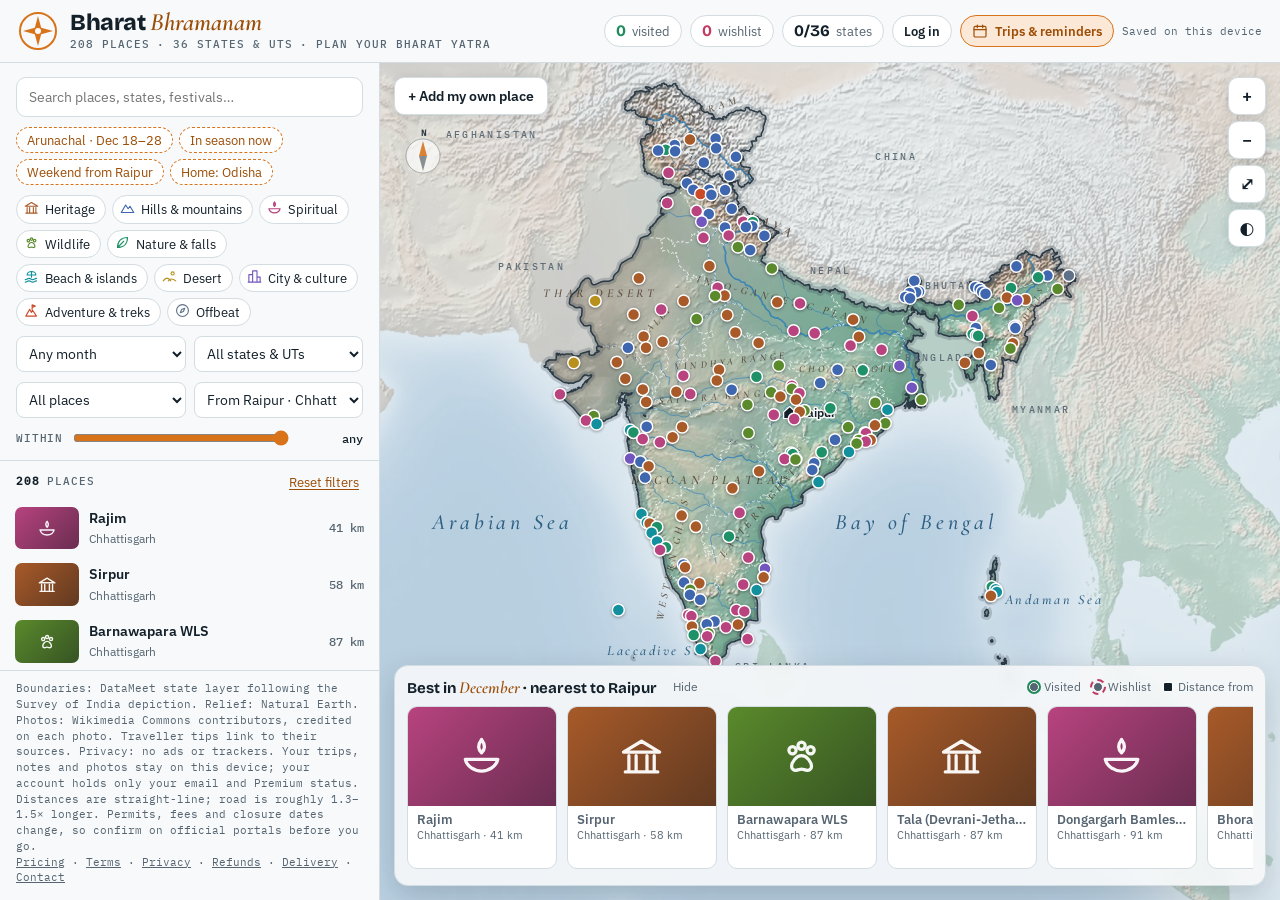
==== bharat-bhramanam-website-v3/bharat-bhramanam/public/index.html @ e7e63ac3 "Add files via upload" ====
<!doctype html>
<html lang="en">
<head>
<meta charset="utf-8">
<meta name="viewport" content="width=device-width,initial-scale=1,viewport-fit=cover">
<meta http-equiv="Content-Security-Policy" content="default-src 'none'; script-src 'self' https://checkout.razorpay.com; style-src 'self' 'unsafe-inline'; font-src 'self'; img-src 'self' blob: data: https://upload.wikimedia.org https://*.razorpay.com; connect-src 'self' https://*.supabase.co https://commons.wikimedia.org https://api.open-meteo.com https://customer-api.open-meteo.com https://api.razorpay.com https://lumberjack.razorpay.com; frame-src https://api.razorpay.com https://checkout.razorpay.com; worker-src 'self'; manifest-src 'self'; object-src 'none'; base-uri 'none'; form-action 'none'; upgrade-insecure-requests">
<meta name="referrer" content="no-referrer">
<title>Bharat Bhramanam</title>
<meta name="description" content="Relief map of India with 208 places across all 36 states & UTs: best-season photos, permits, packing lists, traveller tips, live weather and a trip planner with reminders.">
<meta name="theme-color" content="#D9731A">
<meta property="og:title" content="Bharat Bhramanam">
<meta property="og:description" content="Relief map of India with 208 places across all 36 states & UTs: best-season photos, permits, packing lists, traveller tips, live weather and a trip planner with reminders.">
<meta property="og:type" content="website">
<meta property="og:image" content="icon-512.png">
<link rel="icon" href="icon.svg" type="image/svg+xml">
<link rel="apple-touch-icon" href="icon-192.png">
<link rel="manifest" href="manifest.webmanifest">

<link rel="stylesheet" href="styles.css">
</head>
<body>
<div class="app">
  <header class="top">
    <div class="brand">
      <svg class="mark" viewBox="0 0 40 40" aria-hidden="true"><circle cx="20" cy="20" r="18" fill="none" stroke="var(--accent)" stroke-width="2"/><path d="M20 5l3.2 11.8L35 20l-11.8 3.2L20 35l-3.2-11.8L5 20l11.8-3.2z" fill="var(--accent)"/><circle cx="20" cy="20" r="3" fill="var(--panel)"/></svg>
      <div><h1>Bharat <em>Bhramanam</em></h1><p>208 places · 36 states &amp; UTs · plan your Bharat yatra</p></div>
    </div>
    <div class="pills">
      <span class="pill v"><b id="sVisited">0</b>visited</span>
      <span class="pill w"><b id="sWish">0</b>wishlist</span>
      <span class="pill"><b id="sStates">0/36</b>states</span>
      <button class="pill trips" id="tripsBtn" aria-label="Trips and reminders"><svg viewBox="0 0 24 24" fill="none" stroke="currentColor" stroke-width="1.8" stroke-linecap="round" stroke-linejoin="round" aria-hidden="true"><rect x="3" y="5" width="18" height="16" rx="2"/><path d="M3 10h18M8 3v4M16 3v4"/></svg>Trips &amp; reminders<span class="bdg" id="dueBadge" hidden>0</span></button>
      <span class="sync" id="sync">Loading…</span>
    </div>
  </header>

  <aside class="side">
    <div class="filters">
      <input class="search" id="q" type="search" placeholder="Search places, states, festivals…" aria-label="Search places">
      <div class="chips" id="presets">
        <button class="chip preset" data-preset="aru" aria-pressed="false">Arunachal · Dec 18–28</button>
        <button class="chip preset" data-preset="now" aria-pressed="false">In season now</button>
        <button class="chip preset" data-preset="weekend" aria-pressed="false">Weekend from Raipur</button>
        <button class="chip preset" data-preset="odisha" aria-pressed="false">Home: Odisha</button>
      </div>
      <div class="chips" id="cats" aria-label="Type of place"></div>
      <div class="row">
        <select id="month" aria-label="Best month"><option value="0">Any month</option></select>
        <select id="state" aria-label="State"><option value="">All states &amp; UTs</option></select>
      </div>
      <div class="row">
        <select id="status" aria-label="Status">
          <option value="all">All places</option><option value="v">Visited</option><option value="w">Wishlist</option><option value="n">Not visited yet</option><option value="t">In my trips</option>
        </select>
        <select id="base" aria-label="Distance from">

        </select>
      </div>
      <div class="range">
        <label class="lbl" for="km">Within</label>
        <input id="km" type="range" min="0" max="3000" step="50" value="3000">
        <output id="kmOut">any</output>
      </div>
    </div>
    <div class="listhead"><span class="lbl"><b id="count">0</b> places<span id="tripFilter"></span></span><button class="linkbtn" id="reset">Reset filters</button></div>
    <ul class="list" id="list" role="listbox" aria-label="Places"></ul>
    <div class="fine">Boundaries: DataMeet state layer following the Survey of India depiction. Relief: Natural Earth. Photos: Wikimedia Commons contributors, credited on each photo. Traveller tips link to their sources. Privacy: no ads or trackers. Your trips, notes and photos stay on this device; your account holds only your email and Premium status. Distances are straight-line; road is roughly 1.3–1.5× longer. Permits, fees and closure dates change, so confirm on official portals before you go.<br><a href="pricing.html">Pricing</a> · <a href="terms.html">Terms</a> · <a href="privacy.html">Privacy</a> · <a href="refund.html">Refunds</a> · <a href="shipping.html">Delivery</a> · <a href="contact.html">Contact</a></div>
  </aside>

  <main class="stage" id="stage">
    <svg class="map" id="map" role="img" aria-label="Relief map of India with travel destinations">
          </svg>
    <button class="addbtn" id="addBtn" aria-pressed="false">+ Add my own place</button>
    <div class="hint" id="hint" hidden>Tap on the map where the place is</div>
    <div class="maptools">
      <button class="tbtn" id="zin" aria-label="Zoom in">+</button>
      <button class="tbtn" id="zout" aria-label="Zoom out">−</button>
      <button class="tbtn" id="zfit" aria-label="Show all of India">⤢</button>
      <button class="tbtn" id="theme" aria-label="Switch light or dark">◐</button>
    </div>
    <svg class="compass" viewBox="0 0 54 54" aria-hidden="true"><circle cx="27" cy="29" r="17" fill="var(--panel2)" fill-opacity=".75" stroke="var(--ink)" stroke-opacity=".35"/><path d="M27 14l4 15h-8z" fill="var(--accent)"/><path d="M27 44l-4-15h8z" fill="var(--ink)" fill-opacity=".55"/><text x="27" y="9" text-anchor="middle">N</text></svg>
    <section class="reel" id="reel">
      <div class="reelhead">
        <h2 id="reelTitle">Best in <em>September</em></h2>
        <button class="reeltoggle" id="reelToggle" aria-expanded="true">Hide</button>
        <div class="keys"><span><i class="k v"></i>Visited</span><span><i class="k w"></i>Wishlist</span><span><i class="k h"></i>Distance from</span></div>
      </div>
      <div class="reelx" id="reelx"></div>
    </section>
    <div class="tip" id="tip" hidden></div>
    <section class="detail" id="detail" hidden aria-live="polite"></section>
  </main>
</div>
<div class="lb" id="lb" hidden role="dialog" aria-label="Photo viewer"></div>
<script src="vendor/d3.min.js"></script>
<script src="vendor/topojson.min.js"></script>
<script src="config.js"></script>
<script src="app.js"></script>
</body>
</html>
---- bharat-bhramanam-website-v3/bharat-bhramanam/public/styles.css ----
@font-face {
  font-family: 'Bricolage Grotesque';
  font-style: normal;
  font-display: swap;
  font-weight: 500;
  src: url(fonts/bricolage-grotesque-latin-ext-500-normal.woff2) format('woff2');
  unicode-range: U+0100-02BA,U+02BD-02C5,U+02C7-02CC,U+02CE-02D7,U+02DD-02FF,U+0304,U+0308,U+0329,U+1D00-1DBF,U+1E00-1E9F,U+1EF2-1EFF,U+2020,U+20A0-20AB,U+20AD-20C0,U+2113,U+2C60-2C7F,U+A720-A7FF;
}@font-face {
  font-family: 'Bricolage Grotesque';
  font-style: normal;
  font-display: swap;
  font-weight: 500;
  src: url(fonts/bricolage-grotesque-latin-500-normal.woff2) format('woff2');
  unicode-range: U+0000-00FF,U+0131,U+0152-0153,U+02BB-02BC,U+02C6,U+02DA,U+02DC,U+0304,U+0308,U+0329,U+2000-206F,U+20AC,U+2122,U+2191,U+2193,U+2212,U+2215,U+FEFF,U+FFFD;
}
@font-face {
  font-family: 'Bricolage Grotesque';
  font-style: normal;
  font-display: swap;
  font-weight: 700;
  src: url(fonts/bricolage-grotesque-latin-ext-700-normal.woff2) format('woff2');
  unicode-range: U+0100-02BA,U+02BD-02C5,U+02C7-02CC,U+02CE-02D7,U+02DD-02FF,U+0304,U+0308,U+0329,U+1D00-1DBF,U+1E00-1E9F,U+1EF2-1EFF,U+2020,U+20A0-20AB,U+20AD-20C0,U+2113,U+2C60-2C7F,U+A720-A7FF;
}@font-face {
  font-family: 'Bricolage Grotesque';
  font-style: normal;
  font-display: swap;
  font-weight: 700;
  src: url(fonts/bricolage-grotesque-latin-700-normal.woff2) format('woff2');
  unicode-range: U+0000-00FF,U+0131,U+0152-0153,U+02BB-02BC,U+02C6,U+02DA,U+02DC,U+0304,U+0308,U+0329,U+2000-206F,U+20AC,U+2122,U+2191,U+2193,U+2212,U+2215,U+FEFF,U+FFFD;
}
@font-face {
  font-family: 'Bricolage Grotesque';
  font-style: normal;
  font-display: swap;
  font-weight: 800;
  src: url(fonts/bricolage-grotesque-latin-ext-800-normal.woff2) format('woff2');
  unicode-range: U+0100-02BA,U+02BD-02C5,U+02C7-02CC,U+02CE-02D7,U+02DD-02FF,U+0304,U+0308,U+0329,U+1D00-1DBF,U+1E00-1E9F,U+1EF2-1EFF,U+2020,U+20A0-20AB,U+20AD-20C0,U+2113,U+2C60-2C7F,U+A720-A7FF;
}@font-face {
  font-family: 'Bricolage Grotesque';
  font-style: normal;
  font-display: swap;
  font-weight: 800;
  src: url(fonts/bricolage-grotesque-latin-800-normal.woff2) format('woff2');
  unicode-range: U+0000-00FF,U+0131,U+0152-0153,U+02BB-02BC,U+02C6,U+02DA,U+02DC,U+0304,U+0308,U+0329,U+2000-206F,U+20AC,U+2122,U+2191,U+2193,U+2212,U+2215,U+FEFF,U+FFFD;
}
@font-face {
  font-family: 'Cormorant Garamond';
  font-style: italic;
  font-display: swap;
  font-weight: 500;
  src: url(fonts/cormorant-garamond-latin-ext-500-italic.woff2) format('woff2');
  unicode-range: U+0100-02BA,U+02BD-02C5,U+02C7-02CC,U+02CE-02D7,U+02DD-02FF,U+0304,U+0308,U+0329,U+1D00-1DBF,U+1E00-1E9F,U+1EF2-1EFF,U+2020,U+20A0-20AB,U+20AD-20C0,U+2113,U+2C60-2C7F,U+A720-A7FF;
}@font-face {
  font-family: 'Cormorant Garamond';
  font-style: italic;
  font-display: swap;
  font-weight: 500;
  src: url(fonts/cormorant-garamond-latin-500-italic.woff2) format('woff2');
  unicode-range: U+0000-00FF,U+0131,U+0152-0153,U+02BB-02BC,U+02C6,U+02DA,U+02DC,U+0304,U+0308,U+0329,U+2000-206F,U+20AC,U+2122,U+2191,U+2193,U+2212,U+2215,U+FEFF,U+FFFD;
}
@font-face {
  font-family: 'Cormorant Garamond';
  font-style: italic;
  font-display: swap;
  font-weight: 600;
  src: url(fonts/cormorant-garamond-latin-ext-600-italic.woff2) format('woff2');
  unicode-range: U+0100-02BA,U+02BD-02C5,U+02C7-02CC,U+02CE-02D7,U+02DD-02FF,U+0304,U+0308,U+0329,U+1D00-1DBF,U+1E00-1E9F,U+1EF2-1EFF,U+2020,U+20A0-20AB,U+20AD-20C0,U+2113,U+2C60-2C7F,U+A720-A7FF;
}@font-face {
  font-family: 'Cormorant Garamond';
  font-style: italic;
  font-display: swap;
  font-weight: 600;
  src: url(fonts/cormorant-garamond-latin-600-italic.woff2) format('woff2');
  unicode-range: U+0000-00FF,U+0131,U+0152-0153,U+02BB-02BC,U+02C6,U+02DA,U+02DC,U+0304,U+0308,U+0329,U+2000-206F,U+20AC,U+2122,U+2191,U+2193,U+2212,U+2215,U+FEFF,U+FFFD;
}
@font-face {
  font-family: 'IBM Plex Sans';
  font-style: normal;
  font-display: swap;
  font-weight: 400;
  src: url(fonts/ibm-plex-sans-latin-ext-400-normal.woff2) format('woff2');
  unicode-range: U+0100-02BA,U+02BD-02C5,U+02C7-02CC,U+02CE-02D7,U+02DD-02FF,U+0304,U+0308,U+0329,U+1D00-1DBF,U+1E00-1E9F,U+1EF2-1EFF,U+2020,U+20A0-20AB,U+20AD-20C0,U+2113,U+2C60-2C7F,U+A720-A7FF;
}@font-face {
  font-family: 'IBM Plex Sans';
  font-style: normal;
  font-display: swap;
  font-weight: 400;
  src: url(fonts/ibm-plex-sans-latin-400-normal.woff2) format('woff2');
  unicode-range: U+0000-00FF,U+0131,U+0152-0153,U+02BB-02BC,U+02C6,U+02DA,U+02DC,U+0304,U+0308,U+0329,U+2000-206F,U+20AC,U+2122,U+2191,U+2193,U+2212,U+2215,U+FEFF,U+FFFD;
}
@font-face {
  font-family: 'IBM Plex Sans';
  font-style: normal;
  font-display: swap;
  font-weight: 500;
  src: url(fonts/ibm-plex-sans-latin-ext-500-normal.woff2) format('woff2');
  unicode-range: U+0100-02BA,U+02BD-02C5,U+02C7-02CC,U+02CE-02D7,U+02DD-02FF,U+0304,U+0308,U+0329,U+1D00-1DBF,U+1E00-1E9F,U+1EF2-1EFF,U+2020,U+20A0-20AB,U+20AD-20C0,U+2113,U+2C60-2C7F,U+A720-A7FF;
}@font-face {
  font-family: 'IBM Plex Sans';
  font-style: normal;
  font-display: swap;
  font-weight: 500;
  src: url(fonts/ibm-plex-sans-latin-500-normal.woff2) format('woff2');
  unicode-range: U+0000-00FF,U+0131,U+0152-0153,U+02BB-02BC,U+02C6,U+02DA,U+02DC,U+0304,U+0308,U+0329,U+2000-206F,U+20AC,U+2122,U+2191,U+2193,U+2212,U+2215,U+FEFF,U+FFFD;
}
@font-face {
  font-family: 'IBM Plex Sans';
  font-style: normal;
  font-display: swap;
  font-weight: 600;
  src: url(fonts/ibm-plex-sans-latin-ext-600-normal.woff2) format('woff2');
  unicode-range: U+0100-02BA,U+02BD-02C5,U+02C7-02CC,U+02CE-02D7,U+02DD-02FF,U+0304,U+0308,U+0329,U+1D00-1DBF,U+1E00-1E9F,U+1EF2-1EFF,U+2020,U+20A0-20AB,U+20AD-20C0,U+2113,U+2C60-2C7F,U+A720-A7FF;
}@font-face {
  font-family: 'IBM Plex Sans';
  font-style: normal;
  font-display: swap;
  font-weight: 600;
  src: url(fonts/ibm-plex-sans-latin-600-normal.woff2) format('woff2');
  unicode-range: U+0000-00FF,U+0131,U+0152-0153,U+02BB-02BC,U+02C6,U+02DA,U+02DC,U+0304,U+0308,U+0329,U+2000-206F,U+20AC,U+2122,U+2191,U+2193,U+2212,U+2215,U+FEFF,U+FFFD;
}
@font-face {
  font-family: 'IBM Plex Mono';
  font-style: normal;
  font-display: swap;
  font-weight: 400;
  src: url(fonts/ibm-plex-mono-latin-ext-400-normal.woff2) format('woff2');
  unicode-range: U+0100-02BA,U+02BD-02C5,U+02C7-02CC,U+02CE-02D7,U+02DD-02FF,U+0304,U+0308,U+0329,U+1D00-1DBF,U+1E00-1E9F,U+1EF2-1EFF,U+2020,U+20A0-20AB,U+20AD-20C0,U+2113,U+2C60-2C7F,U+A720-A7FF;
}@font-face {
  font-family: 'IBM Plex Mono';
  font-style: normal;
  font-display: swap;
  font-weight: 400;
  src: url(fonts/ibm-plex-mono-latin-400-normal.woff2) format('woff2');
  unicode-range: U+0000-00FF,U+0131,U+0152-0153,U+02BB-02BC,U+02C6,U+02DA,U+02DC,U+0304,U+0308,U+0329,U+2000-206F,U+20AC,U+2122,U+2191,U+2193,U+2212,U+2215,U+FEFF,U+FFFD;
}
@font-face {
  font-family: 'IBM Plex Mono';
  font-style: normal;
  font-display: swap;
  font-weight: 500;
  src: url(fonts/ibm-plex-mono-latin-ext-500-normal.woff2) format('woff2');
  unicode-range: U+0100-02BA,U+02BD-02C5,U+02C7-02CC,U+02CE-02D7,U+02DD-02FF,U+0304,U+0308,U+0329,U+1D00-1DBF,U+1E00-1E9F,U+1EF2-1EFF,U+2020,U+20A0-20AB,U+20AD-20C0,U+2113,U+2C60-2C7F,U+A720-A7FF;
}@font-face {
  font-family: 'IBM Plex Mono';
  font-style: normal;
  font-display: swap;
  font-weight: 500;
  src: url(fonts/ibm-plex-mono-latin-500-normal.woff2) format('woff2');
  unicode-range: U+0000-00FF,U+0131,U+0152-0153,U+02BB-02BC,U+02C6,U+02DA,U+02DC,U+0304,U+0308,U+0329,U+2000-206F,U+20AC,U+2122,U+2191,U+2193,U+2212,U+2215,U+FEFF,U+FFFD;
}
*,*::before,*::after{box-sizing:border-box}html{-webkit-text-size-adjust:100%}:root{padding-top:env(safe-area-inset-top,0px);padding-bottom:env(safe-area-inset-bottom,0px)}body{margin:0}img{max-width:100%}
:root{
  --bg:#E9EEF0; --panel:#F7F9FA; --panel2:#FFFFFF; --ink:#13202A; --muted:#566571; --line:#D3DCE1;
  --sea:#A6C8E0; --veil:rgba(233,238,240,.58); --relief-filter:none;
  --border:rgba(255,255,255,.85); --border-dash:none; --outline:#2B3A44; --river:#2F7FB8; --halo:rgba(255,255,255,.6); --label:#4A3A2A; --sealabel:#2D5F82; --neigh:#5F6E78;
  --accent:#D9731A; --accent-ink:#9C4D06; --accent-soft:#FBE8D6; --teal:#0E6C72;
  --visited:#1F8A5B; --wish:#C23A62; --home:#13202A; --focus:#2F6FD6; --ok:#1F8A5B; --warnc:#B86A00;
  --shadow:0 10px 30px rgba(19,32,42,.18); --shadow-s:0 2px 10px rgba(19,32,42,.14);
  --c-H:#A85A28; --c-M:#3F67B0; --c-B:#12909D; --c-W:#5A8A2B; --c-S:#B8437F;
  --c-N:#1F9168; --c-D:#B8911C; --c-C:#7255BE; --c-A:#CB4B28; --c-O:#5F7188;
  --f-display:"Bricolage Grotesque","Segoe UI",system-ui,sans-serif;
  --f-body:"IBM Plex Sans","Segoe UI",system-ui,sans-serif;
  --f-mono:"IBM Plex Mono",ui-monospace,Consolas,monospace;
  --f-atlas:"Cormorant Garamond",Georgia,"Times New Roman",serif;
}
@media (prefers-color-scheme: dark){
  :root:not([data-theme="light"]){
    color-scheme:dark;
    --bg:#0B1218; --panel:#101A22; --panel2:#15212B; --ink:#E3ECF1; --muted:#93A5B1; --line:#253540;
    --sea:#0C1C29; --veil:rgba(8,14,20,.62); --relief-filter:brightness(.66) saturate(.85) contrast(1.06);
    --border:rgba(255,255,255,.45); --outline:#E6D3AE; --river:#5FA8DC; --halo:rgba(6,12,18,.65); --label:#D8C7A6; --sealabel:#7FB1D6; --neigh:#8193A0;
    --accent:#F19A45; --accent-ink:#F7BD84; --accent-soft:#3A2715; --teal:#4FB7BD;
    --visited:#4CC48C; --wish:#EE7597; --home:#E3ECF1; --focus:#7EA8F0; --ok:#4CC48C; --warnc:#F0B24A;
    --shadow:0 10px 30px rgba(0,0,0,.55); --shadow-s:0 2px 10px rgba(0,0,0,.45);
    --c-H:#D4885A; --c-M:#7C9EE0; --c-B:#45C0CC; --c-W:#8DBE5A; --c-S:#E07AB0;
    --c-N:#55C496; --c-D:#DDB948; --c-C:#A38BEA; --c-A:#EE7F5B; --c-O:#9AA9BC;
  }
}
:root[data-theme="dark"]{
  color-scheme:dark;
  --bg:#0B1218; --panel:#101A22; --panel2:#15212B; --ink:#E3ECF1; --muted:#93A5B1; --line:#253540;
  --sea:#0C1C29; --veil:rgba(8,14,20,.62); --relief-filter:brightness(.66) saturate(.85) contrast(1.06);
  --border:rgba(255,255,255,.45); --outline:#E6D3AE; --river:#5FA8DC; --halo:rgba(6,12,18,.65); --label:#D8C7A6; --sealabel:#7FB1D6; --neigh:#8193A0;
  --accent:#F19A45; --accent-ink:#F7BD84; --accent-soft:#3A2715; --teal:#4FB7BD;
  --visited:#4CC48C; --wish:#EE7597; --home:#E3ECF1; --focus:#7EA8F0; --ok:#4CC48C; --warnc:#F0B24A;
  --shadow:0 10px 30px rgba(0,0,0,.55); --shadow-s:0 2px 10px rgba(0,0,0,.45);
  --c-H:#D4885A; --c-M:#7C9EE0; --c-B:#45C0CC; --c-W:#8DBE5A; --c-S:#E07AB0;
  --c-N:#55C496; --c-D:#DDB948; --c-C:#A38BEA; --c-A:#EE7F5B; --c-O:#9AA9BC;
}
html,body{height:100%}
[hidden]{display:none!important}
body{background:var(--bg);color:var(--ink);font:14px/1.45 var(--f-body)}
*{box-sizing:border-box}
button,input,select,textarea{font:inherit;color:inherit}
:focus-visible{outline:2px solid var(--focus);outline-offset:2px}
.app{display:grid;grid-template-columns:380px minmax(0,1fr);grid-template-rows:auto minmax(0,1fr);height:100%}
/* ---------- top bar ---------- */
.top{grid-column:1/-1;display:flex;align-items:center;gap:18px;flex-wrap:wrap;padding:10px 18px;background:var(--panel);border-bottom:1px solid var(--line)}
.brand{display:flex;align-items:center;gap:12px;min-width:0}
.mark{width:40px;height:40px;flex:none}
.brand h1{margin:0;font:800 23px/1 var(--f-display);letter-spacing:-.02em}
.brand h1 em{font:italic 600 25px/1 var(--f-atlas);color:var(--accent-ink);letter-spacing:0}
.brand p{margin:3px 0 0;font:500 10.5px/1.3 var(--f-mono);letter-spacing:.09em;text-transform:uppercase;color:var(--muted)}
.pills{display:flex;gap:8px;flex-wrap:wrap;margin-left:auto;align-items:center}
.pill{display:flex;align-items:baseline;gap:6px;padding:6px 11px;border:1px solid var(--line);border-radius:999px;background:var(--panel2);font-size:12.5px;color:var(--muted);white-space:nowrap}
.pill b{font:700 16px/1 var(--f-display);color:var(--ink);font-variant-numeric:tabular-nums}
.pill.v b{color:var(--visited)} .pill.w b{color:var(--wish)}
.pill.trip{border-color:var(--accent);background:var(--accent-soft);color:var(--accent-ink);cursor:pointer}
.pill.trip b{color:var(--accent-ink)}
.sync{font:400 11px var(--f-mono);color:var(--muted);white-space:nowrap}
/* ---------- sidebar ---------- */
.side{min-width:0;display:flex;flex-direction:column;min-height:0;border-right:1px solid var(--line);background:var(--panel)}
.filters{padding:14px 16px 12px;display:grid;grid-template-columns:minmax(0,1fr);gap:10px;border-bottom:1px solid var(--line)}
.row{display:flex;gap:8px;align-items:center}
.search{width:100%;padding:9px 12px;border:1px solid var(--line);border-radius:10px;background:var(--panel2)}
select{padding:7px 8px;border:1px solid var(--line);border-radius:8px;background:var(--panel2);flex:1 1 0;width:0;min-width:0}
.lbl{font:500 10.5px var(--f-mono);letter-spacing:.08em;text-transform:uppercase;color:var(--muted)}
.chips{display:flex;flex-wrap:wrap;gap:6px}
.chip{display:inline-flex;align-items:center;gap:6px;padding:4px 10px 4px 7px;border:1px solid var(--line);border-radius:999px;background:var(--panel2);cursor:pointer;font-size:12.5px;line-height:1.3}
.chip svg{width:15px;height:15px;flex:none}
.chip[aria-pressed="true"]{border-color:var(--ink);background:var(--ink);color:var(--panel)}
.preset{padding-left:10px;border-style:dashed;color:var(--accent-ink);border-color:var(--accent)}
.preset[aria-pressed="true"]{background:var(--accent);border-color:var(--accent);color:#1B1206}
.range{display:flex;align-items:center;gap:8px}
.range input{flex:1;accent-color:var(--accent);min-width:0}
.range output{font:500 12px var(--f-mono);min-width:64px;text-align:right;font-variant-numeric:tabular-nums}
.listhead{display:flex;justify-content:space-between;align-items:center;padding:10px 16px 6px}
.listhead .lbl b{color:var(--ink)}
.linkbtn{background:none;border:0;color:var(--accent-ink);cursor:pointer;padding:2px 4px;font-size:12.5px;text-decoration:underline;text-underline-offset:2px}
.list{list-style:none;margin:0;padding:0 8px 8px;overflow:auto;min-height:0;flex:1}
.item{display:grid;grid-template-columns:64px 1fr auto;gap:10px;align-items:center;padding:6px;border-radius:10px;cursor:pointer;border:1px solid transparent}
.item:hover{background:var(--panel2);border-color:var(--line)}
.item[aria-selected="true"]{background:var(--accent-soft);border-color:var(--accent)}
.thumb{width:100%;aspect-ratio:3/2;border-radius:7px;background-color:var(--line);background-repeat:no-repeat;position:relative;overflow:hidden}
.art{display:grid;place-items:center;color:#fff}
.art svg{width:44%;height:44%;opacity:.95}
.item .nm{font-weight:600;line-height:1.25}
.item .st{font-size:12px;color:var(--muted)}
.item .km{font:500 12px var(--f-mono);color:var(--muted);text-align:right;font-variant-numeric:tabular-nums;white-space:nowrap}
.tag-v{color:var(--visited);font-weight:600} .tag-w{color:var(--wish);font-weight:600}
.empty{padding:20px 16px;color:var(--muted)}
.fine{padding:10px 16px 14px;border-top:1px solid var(--line);font:400 10.5px/1.5 var(--f-mono);color:var(--muted)}
/* ---------- stage / map ---------- */
.stage{position:relative;min-height:0;background:var(--sea);overflow:hidden}
svg.map{display:block;width:100%;height:100%;cursor:grab;touch-action:none}
svg.map:active{cursor:grabbing}
svg.map.adding{cursor:crosshair}
.relief{filter:var(--relief-filter)}
.veil{fill:var(--veil);pointer-events:none}
.state{fill:transparent;stroke:none;cursor:pointer;transition:fill .15s}
.state:hover{fill:rgba(255,255,255,.22)}
.tint{fill:var(--visited);pointer-events:none}
.borders{fill:none;stroke:var(--border);stroke-width:.9;vector-effect:non-scaling-stroke;stroke-dasharray:4 2.5;pointer-events:none}
.glow{fill:none;stroke:var(--outline);stroke-opacity:.22;stroke-width:7;vector-effect:non-scaling-stroke;pointer-events:none;stroke-linejoin:round}
.outline{fill:none;stroke:var(--outline);stroke-width:1.5;vector-effect:non-scaling-stroke;pointer-events:none;stroke-linejoin:round}
.sel-state{fill:none;stroke:var(--accent);stroke-width:2.6;vector-effect:non-scaling-stroke;pointer-events:none}
.river{fill:none;stroke:var(--river);stroke-linecap:round;vector-effect:non-scaling-stroke;pointer-events:none;opacity:.85}
.rlabel{font-family:var(--f-atlas);font-style:italic;font-weight:600;fill:var(--river);paint-order:stroke;stroke:var(--halo);stroke-linejoin:round;pointer-events:none}
.range-l{font-family:var(--f-atlas);font-style:italic;font-weight:600;fill:var(--label);letter-spacing:.32em;text-transform:uppercase;pointer-events:none;opacity:.8}
.sea-l{font-family:var(--f-atlas);font-style:italic;font-weight:500;fill:var(--sealabel);letter-spacing:.18em;pointer-events:none}
.neigh-l{font-family:var(--f-mono);font-weight:500;fill:var(--neigh);letter-spacing:.25em;pointer-events:none}
.peak text{font-family:var(--f-body);font-weight:600;fill:var(--label);paint-order:stroke;stroke:var(--halo);stroke-linejoin:round}
.peak path{fill:var(--label)}
.pins{filter:drop-shadow(0 1px 1.5px rgba(0,0,0,.35))}
.pin{cursor:pointer}
.pin .core{stroke:#fff;stroke-width:1.5;vector-effect:non-scaling-stroke}
.pin .ring{fill:none;vector-effect:non-scaling-stroke;pointer-events:none}
.pin.v .ring{stroke:var(--visited);stroke-width:2.6}
.pin.w .ring{stroke:var(--wish);stroke-width:2.2;stroke-dasharray:3 2}
.pin.sel .ring{stroke:var(--accent);stroke-width:3}
.pin .pulse{fill:none;stroke:var(--accent);vector-effect:non-scaling-stroke;stroke-width:2;opacity:0;pointer-events:none}
.pin.sel .pulse{animation:pulse 1.8s ease-out infinite}
@keyframes pulse{0%{opacity:.9;transform:scale(1)}100%{opacity:0;transform:scale(3.2)}}
.pin .pulse{transform-box:fill-box;transform-origin:center}
.home path{fill:var(--home);stroke:var(--panel2);stroke-width:1.2;vector-effect:non-scaling-stroke}
.home text{font-family:var(--f-body);font-weight:700;fill:var(--home);paint-order:stroke;stroke:var(--panel2);stroke-linejoin:round}
/* overlays */
.addbtn{position:absolute;left:14px;top:14px;z-index:3;padding:8px 13px;border-radius:10px;border:1px solid var(--line);background:var(--panel2);box-shadow:var(--shadow-s);cursor:pointer;font-weight:600}
.addbtn[aria-pressed="true"]{background:var(--accent);color:#1B1206;border-color:var(--accent)}
.hint{position:absolute;left:14px;top:58px;z-index:3;background:var(--ink);color:var(--panel);padding:6px 10px;border-radius:6px;font-size:12.5px}
.maptools{position:absolute;top:14px;right:14px;display:flex;flex-direction:column;gap:6px;z-index:3}
.tbtn{width:38px;height:38px;border-radius:10px;border:1px solid var(--line);background:var(--panel2);box-shadow:var(--shadow-s);cursor:pointer;font:600 17px var(--f-body);display:grid;place-items:center}
.compass{position:absolute;left:16px;top:64px;z-index:2;width:54px;height:54px;pointer-events:none;opacity:.85}
.compass text{font:700 9px var(--f-mono);fill:var(--ink)}
.tip{position:absolute;z-index:6;pointer-events:none;background:var(--panel2);border:1px solid var(--line);box-shadow:var(--shadow);border-radius:12px;overflow:hidden;width:220px;font-size:12.5px}
.tip .thumb{border-radius:0}
.tip .tx{padding:7px 10px 8px}
.tip b{display:block;font-size:13.5px}
.tip span{color:var(--muted);font-size:11.5px}
.tip.state-tip{width:auto;padding:7px 10px}
/* reel */
.reel{position:absolute;left:14px;right:14px;bottom:14px;z-index:3;background:color-mix(in srgb,var(--panel) 88%,transparent);backdrop-filter:blur(8px);border:1px solid var(--line);border-radius:14px;box-shadow:var(--shadow);padding:10px 12px 12px}
.reelhead{display:flex;align-items:center;gap:10px;margin-bottom:8px;flex-wrap:wrap}
.reelhead h2{margin:0;font:700 15px/1.2 var(--f-display)}
.reelhead h2 em{font:italic 600 17px var(--f-atlas);color:var(--accent-ink)}
.keys{display:flex;gap:12px;font-size:11.5px;color:var(--muted);margin-left:auto;flex-wrap:wrap}
.keys span{display:inline-flex;align-items:center;gap:5px}
.k{width:10px;height:10px;border-radius:50%;background:var(--muted);display:inline-block;border:1.5px solid #fff}
.k.v{box-shadow:0 0 0 2px var(--visited)} .k.w{outline:2px dashed var(--wish);outline-offset:1px} .k.h{border-radius:2px;background:var(--home)}
.reelx{display:flex;gap:10px;overflow-x:auto;scroll-snap-type:x mandatory;padding-bottom:4px;scrollbar-width:thin}
.card{flex:0 0 150px;display:flex;flex-direction:column;justify-content:flex-start;scroll-snap-align:start;border:1px solid var(--line);border-radius:10px;background:var(--panel2);cursor:pointer;overflow:hidden;text-align:left;padding:0;transition:transform .15s, box-shadow .15s}
.card:hover{transform:translateY(-2px);box-shadow:var(--shadow-s)}
.card .thumb{border-radius:0}
.card .cx{padding:6px 9px 8px;display:grid;gap:1px}
.card b{font-size:12.5px;line-height:1.25;white-space:nowrap;overflow:hidden;text-overflow:ellipsis}
.card span{font-size:11px;color:var(--muted)}
.reeltoggle{background:none;border:0;cursor:pointer;color:var(--muted);font-size:12px;padding:2px 6px}
.reel.min .reelx{display:none}
/* ---------- detail ---------- */
.detail{position:absolute;top:14px;right:62px;bottom:14px;width:410px;max-width:calc(100% - 76px);z-index:5;background:var(--panel);border:1px solid var(--line);border-radius:16px;box-shadow:var(--shadow);display:flex;flex-direction:column;overflow:hidden}
.dscroll{overflow:auto;min-height:0}
.hero{position:relative;aspect-ratio:3/2;background-color:var(--line);background-repeat:no-repeat;cursor:zoom-in}
.hero.art{cursor:default}
.hero .nav{position:absolute;top:50%;transform:translateY(-50%);width:34px;height:34px;border-radius:50%;border:0;background:rgba(0,0,0,.45);color:#fff;font-size:18px;cursor:pointer;display:grid;place-items:center}
.hero .prev{left:10px} .hero .next{right:10px}
.hero .count{position:absolute;top:10px;left:10px;background:rgba(0,0,0,.5);color:#fff;font:500 11px var(--f-mono);padding:3px 7px;border-radius:999px}
.hero .close{position:absolute;top:10px;right:10px;width:32px;height:32px;border-radius:50%;border:0;background:rgba(0,0,0,.5);color:#fff;cursor:pointer;font-size:15px}
.hero .shade{position:absolute;left:0;right:0;bottom:0;padding:34px 16px 12px;background:linear-gradient(transparent,rgba(0,0,0,.72));color:#fff;pointer-events:none}
.hero .shade h2{margin:0;font:800 23px/1.1 var(--f-display);text-wrap:balance;text-shadow:0 1px 8px rgba(0,0,0,.4)}
.hero .shade p{margin:4px 0 0;font-size:12.5px;opacity:.92}
.photometa{display:flex;flex-wrap:wrap;gap:6px 10px;align-items:center;padding:8px 16px 0;font-size:11.5px;color:var(--muted)}
.badge{display:inline-flex;align-items:center;gap:5px;padding:2px 8px;border-radius:999px;font-weight:600;font-size:11.5px}
.badge.in{background:color-mix(in srgb,var(--ok) 16%,transparent);color:var(--ok)}
.badge.off{background:color-mix(in srgb,var(--warnc) 18%,transparent);color:var(--warnc)}
.badge.na{background:var(--line);color:var(--muted)}
.credit{color:var(--muted)} .credit a{color:inherit}
.strip{display:flex;gap:6px;padding:8px 16px 0}
.strip button{flex:0 0 64px;aspect-ratio:3/2;border-radius:6px;border:2px solid transparent;background-repeat:no-repeat;cursor:pointer;padding:0;position:relative}
.strip button[aria-current="true"]{border-color:var(--accent)}
.strip button i{position:absolute;right:3px;bottom:3px;width:8px;height:8px;border-radius:50%;background:var(--ok);border:1.5px solid #fff}
.dbody{padding:12px 16px 18px;display:grid;gap:14px;align-content:start}
.catrow{display:flex;gap:6px;flex-wrap:wrap}
.cat{font-size:11.5px;padding:2px 8px;border-radius:999px;color:#fff;font-weight:600}
.actions{display:grid;grid-template-columns:1fr 1fr;gap:8px}
.act{padding:9px 10px;border-radius:10px;border:1.5px solid var(--line);background:var(--panel2);cursor:pointer;font-weight:600;display:flex;gap:6px;align-items:center;justify-content:center}
.act.v[aria-pressed="true"]{background:var(--visited);border-color:var(--visited);color:#fff}
.act.w[aria-pressed="true"]{background:var(--wish);border-color:var(--wish);color:#fff}
.facts{display:grid;grid-template-columns:1fr 1fr;gap:1px;background:var(--line);border:1px solid var(--line);border-radius:10px;overflow:hidden}
.fact{background:var(--panel2);padding:8px 10px}
.facts .fact:last-child:nth-child(odd){grid-column:1/-1}
.fact .lbl{display:block;margin-bottom:2px}
.fact b{font:600 14px var(--f-body);font-variant-numeric:tabular-nums}
.fact em{font-style:normal;color:var(--muted);font-size:11.5px;display:block}
.months{display:grid;grid-template-columns:repeat(12,1fr);gap:2px}
.months span{font:500 9.5px var(--f-mono);text-align:center;padding:5px 0;border-radius:3px;background:var(--line);color:var(--muted)}
.months span.on{background:var(--visited);color:#fff}
.months span.now{outline:2px solid var(--accent);outline-offset:-2px}
.sec h3{margin:0 0 5px;font:500 10.5px var(--f-mono);letter-spacing:.08em;text-transform:uppercase;color:var(--muted)}
.sec p{margin:0;max-width:65ch}
.info{background:var(--accent-soft);border:1px solid color-mix(in srgb,var(--accent) 45%,transparent);border-radius:10px;padding:10px 12px}
.info ul,.carry{margin:0;padding-left:18px;display:grid;gap:3px}
.warn{color:var(--wish);font-weight:600}
textarea{width:100%;min-height:70px;padding:8px 10px;border:1px solid var(--line);border-radius:8px;background:var(--panel2);resize:vertical}
.links{display:flex;flex-wrap:wrap;gap:8px 14px}
.ext{color:var(--accent-ink);font-weight:600;text-decoration:none}
.ext:hover{text-decoration:underline}
.form{display:grid;gap:8px}
.form input{padding:8px 10px;border:1px solid var(--line);border-radius:8px;background:var(--panel2)}
.primary{padding:9px 12px;border-radius:8px;border:0;background:var(--accent);color:#1B1206;font-weight:700;cursor:pointer}
.danger{background:none;border:1px solid var(--wish);color:var(--wish);padding:7px 10px;border-radius:8px;cursor:pointer}
.plain-head{padding:14px 16px;border-bottom:1px solid var(--line);position:relative}
.plain-head h2{margin:0;font:700 20px var(--f-display)}
.plain-head .close{position:absolute;top:10px;right:10px;width:30px;height:30px;border-radius:6px;border:1px solid var(--line);background:var(--panel2);cursor:pointer}
/* lightbox */
.lb{position:fixed;inset:0;z-index:50;background:rgba(5,9,12,.92);display:grid;place-items:center;padding:16px}
.lb .img{width:min(94vw,calc(84vh*1.5));aspect-ratio:3/2;background-repeat:no-repeat;border-radius:8px;box-shadow:0 20px 60px rgba(0,0,0,.6)}
.lb .cap{color:#dfe6ea;font-size:12.5px;margin-top:10px;text-align:center;max-width:94vw}
.lb .cap a{color:inherit}
.lb button{position:fixed;border:0;background:rgba(255,255,255,.12);color:#fff;width:44px;height:44px;border-radius:50%;font-size:20px;cursor:pointer}
.lb .lx{top:16px;right:16px} .lb .lp{left:16px;top:50%} .lb .ln{right:16px;top:50%}
/* ---------- responsive ---------- */
@media (max-width:900px){
  .app{grid-template-columns:minmax(0,1fr);grid-template-rows:auto 68vh auto;height:auto}
  .stage{grid-row:2;height:68vh}
  .side{grid-row:3;border-right:0;border-top:1px solid var(--line)}
  .list{overflow:visible}
  .pills{margin-left:0}
  .detail{position:fixed;left:0;right:0;bottom:0;top:auto;width:auto;max-width:none;max-height:86vh;border-radius:16px 16px 0 0;padding-bottom:env(safe-area-inset-bottom,0px)}
  .reel{left:8px;right:8px;bottom:8px;padding:8px}
  .card{flex-basis:118px}
  .card .cx{padding:5px 7px 6px}
  .keys{display:none}
  .compass{display:none}
}
@media (prefers-reduced-motion: reduce){*{transition:none!important;animation:none!important}}
/* ---------- trips & reminders ---------- */
.pill.trips{border-color:var(--accent);background:var(--accent-soft);color:var(--accent-ink);cursor:pointer;align-items:center;gap:7px;font-weight:600}
.pill.trips svg{width:16px;height:16px}
.bdg{background:var(--wish);color:#fff;font:700 11px/1 var(--f-mono);padding:3px 6px;border-radius:999px}
.pl{padding:12px 16px 20px;display:grid;gap:16px;align-content:start}
.h3{margin:0;font:500 10.5px var(--f-mono);letter-spacing:.08em;text-transform:uppercase;color:var(--muted)}
.muted{color:var(--muted);font-size:12.5px;margin:0}
.box{border:1px solid var(--line);border-radius:12px;background:var(--panel2);padding:10px 12px}
.cal{border:1px solid var(--line);border-radius:12px;overflow:hidden;background:var(--panel2)}
.calhead{display:flex;align-items:center;gap:8px;padding:8px 10px;border-bottom:1px solid var(--line)}
.calhead b{font:700 15px var(--f-display);flex:1}
.calhead button{border:1px solid var(--line);background:var(--panel);border-radius:8px;min-width:30px;height:30px;cursor:pointer;padding:0 8px;font-size:12.5px}
.calgrid{display:grid;grid-template-columns:repeat(7,1fr)}
.dow{font:500 10px var(--f-mono);text-align:center;color:var(--muted);padding:6px 0;text-transform:uppercase}
.day{position:relative;min-height:44px;border:0;border-top:1px solid var(--line);background:none;cursor:pointer;padding:3px 0 9px;display:flex;flex-direction:column;align-items:center;gap:2px;font-size:12.5px;font-variant-numeric:tabular-nums;color:var(--ink)}
.day.out{opacity:.4}
.day .n{width:24px;height:24px;display:grid;place-items:center;border-radius:50%}
.day.today .n{background:var(--ink);color:var(--panel);font-weight:700}
.day.sel{background:var(--accent-soft)}
.day .band{position:absolute;left:0;right:0;bottom:3px;height:5px}
.day .band.s{left:50%;border-radius:3px 0 0 3px} .day .band.e{right:50%}
.day .dots{display:flex;gap:2px;height:5px}
.day .dots i{width:5px;height:5px;border-radius:50%;background:var(--wish)}
.day .dots i.done{background:var(--muted)}
.trip{border:1px solid var(--line);border-radius:12px;background:var(--panel2);overflow:hidden}
.th{display:grid;grid-template-columns:6px 1fr auto;gap:10px;align-items:center;padding:10px 10px 10px 0;cursor:pointer}
.th .bar{align-self:stretch}
.th b{font:700 14.5px/1.25 var(--f-display)}
.th span{font-size:12px;color:var(--muted)}
.tstat{font:600 11px var(--f-mono);padding:2px 7px;border-radius:999px;background:var(--line);color:var(--muted);white-space:nowrap}
.tstat.soon{background:var(--accent-soft);color:var(--accent-ink)} .tstat.now{background:color-mix(in srgb,var(--ok) 18%,transparent);color:var(--ok)}
.tbody{padding:0 12px 12px 16px;display:grid;gap:10px}
.pchips{display:flex;flex-wrap:wrap;gap:6px}
.pchip{display:inline-flex;align-items:center;gap:2px;padding:2px 2px 2px 9px;border-radius:999px;border:1px solid var(--line);background:var(--panel);font-size:12px}
.pchip a{color:var(--ink);cursor:pointer;text-decoration:none}
.pchip button{border:0;background:none;cursor:pointer;color:var(--muted);padding:0 6px;font-size:13px}
.rems{display:grid}
.rem{display:grid;grid-template-columns:20px 1fr auto;gap:8px;align-items:start;padding:7px 0;border-top:1px dashed var(--line);font-size:13px}
.rem:first-child{border-top:0}
.rem input{margin:3px 0 0}
.rem .when{display:block;font:500 11px var(--f-mono);color:var(--muted);margin-top:1px}
.rem.over .when{color:var(--wish);font-weight:600}
.rem.done .what{text-decoration:line-through;color:var(--muted)}
.rem .acts{display:flex;gap:2px;align-items:center}
.mini{border:1px solid var(--line);background:var(--panel);border-radius:8px;padding:5px 10px;cursor:pointer;font-size:12.5px;display:inline-flex;gap:5px;align-items:center;color:var(--ink);text-decoration:none;white-space:nowrap}
.mini.acc{background:var(--accent);border-color:var(--accent);color:#1B1206;font-weight:600}
.mini.del{border-color:var(--wish);color:var(--wish)}
.mini svg{width:14px;height:14px}
.icon-btn{border:0;background:none;cursor:pointer;color:var(--muted);padding:3px 5px;font-size:14px;line-height:1;border-radius:6px;text-decoration:none;display:inline-grid;place-items:center}
.icon-btn:hover{background:var(--line);color:var(--ink)}
.icon-btn svg{width:15px;height:15px}
.btnrow{display:flex;flex-wrap:wrap;gap:6px;align-items:center}
.sugg{display:flex;flex-wrap:wrap;gap:6px}
.sugg button{border:1px dashed var(--accent);color:var(--accent-ink);background:none;border-radius:999px;padding:3px 10px;font-size:12px;cursor:pointer;text-align:left}
.grid2{display:grid;grid-template-columns:1fr 1fr;gap:8px}
.tform{display:grid;gap:8px;border:1px solid var(--accent);border-radius:12px;padding:12px;background:var(--panel2)}
.tform label{display:grid;gap:4px;font:500 10.5px var(--f-mono);letter-spacing:.06em;text-transform:uppercase;color:var(--muted)}
.tform input,.tform select,.tform textarea{padding:8px 10px;border:1px solid var(--line);border-radius:8px;background:var(--panel);width:100%;font:14px var(--f-body);color:var(--ink);text-transform:none;letter-spacing:0;flex:none}
.tform textarea{min-height:56px}
.swatches{display:flex;gap:8px}
.swatches button{width:24px;height:24px;border-radius:50%;border:2px solid var(--panel2);box-shadow:0 0 0 1px var(--line);cursor:pointer}
.swatches button[aria-pressed="true"]{box-shadow:0 0 0 2px var(--ink)}
.route{fill:none;stroke:var(--accent);stroke-width:2.4;stroke-dasharray:7 5;vector-effect:non-scaling-stroke;pointer-events:none;stroke-linecap:round}
.route-n{font:700 10px var(--f-mono);fill:#fff;pointer-events:none}
.addtrip select,.tbody select{width:100%;flex:none}
#tripFilter{display:block;margin-top:4px}
#tripFilter .tripchip{margin-left:0}
.intrip{display:flex;flex-wrap:wrap;gap:6px;font-size:12.5px;color:var(--muted);align-items:center}
.intrip button{border:0;background:none;color:var(--accent-ink);cursor:pointer;padding:0;font-weight:600;text-decoration:underline;text-underline-offset:2px}
.tripchip{display:inline-flex;align-items:center;gap:6px;margin-left:8px;padding:2px 4px 2px 9px;border-radius:999px;background:var(--accent-soft);color:var(--accent-ink);font:600 11.5px var(--f-body);text-transform:none;letter-spacing:0}
.tripchip button{border:0;background:none;color:inherit;cursor:pointer;padding:0 4px}
/* photo upload */
.upl{display:flex;gap:6px;margin-left:auto}
.upl button{width:34px;height:34px;border-radius:50%;border:1px solid var(--line);background:var(--panel2);cursor:pointer;display:grid;place-items:center;color:var(--ink)}
.upl button:hover{border-color:var(--accent);color:var(--accent-ink)}
.upl svg{width:18px;height:18px}
.heroadd{position:absolute;left:50%;top:44%;transform:translate(-50%,-50%);display:flex;gap:8px}
.heroadd button{display:inline-flex;align-items:center;gap:6px;padding:8px 13px;border-radius:999px;border:0;background:rgba(255,255,255,.92);color:#13202A;font-weight:600;cursor:pointer;box-shadow:0 4px 14px rgba(0,0,0,.25)}
.heroadd svg{width:17px;height:17px}
.badge.you{background:color-mix(in srgb,var(--accent) 20%,transparent);color:var(--accent-ink)}
.upstatus{font:500 11.5px var(--f-mono);color:var(--accent-ink)}
.toast{position:fixed;left:50%;bottom:26px;transform:translateX(-50%);background:var(--ink);color:var(--panel);padding:9px 15px;border-radius:10px;z-index:70;font-size:13px;box-shadow:var(--shadow);max-width:calc(100vw - 32px)}
.tcover{display:flex;gap:2px;position:relative;cursor:pointer;background:var(--line)}
.tcover .thumb{flex:1;border-radius:0;min-width:0}
.tcover .art svg{width:34%;height:34%}
.tmore{position:absolute;right:8px;bottom:8px;background:rgba(0,0,0,.6);color:#fff;font:600 11.5px var(--f-mono);padding:3px 8px;border-radius:999px}
.tplaces{display:flex;gap:8px;overflow-x:auto;padding-bottom:4px;scroll-snap-type:x mandatory;scrollbar-width:thin}
.tpc{flex:0 0 128px;position:relative;border:1px solid var(--line);border-radius:10px;overflow:hidden;background:var(--panel);cursor:pointer;scroll-snap-align:start;transition:transform .15s,box-shadow .15s}
.tpc:hover{transform:translateY(-2px);box-shadow:var(--shadow-s)}
.tpc .thumb{border-radius:0}
.tpc .art svg{width:40%;height:40%}
.tnum{position:absolute;left:6px;top:6px;min-width:22px;height:22px;padding:0 6px;border-radius:999px;background:var(--accent);color:#1B1206;font:700 11.5px/22px var(--f-mono);text-align:center}
.trm{position:absolute;right:5px;top:5px;width:24px;height:24px;border-radius:50%;border:0;background:rgba(0,0,0,.55);color:#fff;cursor:pointer;font-size:15px;line-height:1}
.trm:hover{background:var(--wish)}
.tpx{display:grid;padding:5px 8px 7px;gap:1px}
.tpx b{font-size:12.5px;line-height:1.25;white-space:nowrap;overflow:hidden;text-overflow:ellipsis}
.tpx span{font-size:11px;color:var(--muted);white-space:nowrap;overflow:hidden;text-overflow:ellipsis}
.voices{margin:0;padding-left:18px;display:grid;gap:6px}
.voices li{line-height:1.45}
.src{font-size:11.5px;color:var(--accent-ink);white-space:normal}
a.src{text-decoration:none}
a.src:hover{text-decoration:underline}
.vids{display:grid;gap:6px;margin-top:10px}
.vid{display:flex;align-items:center;gap:10px;padding:7px 10px;border:1px solid var(--line);border-radius:10px;background:var(--panel2);color:var(--ink);text-decoration:none;font-size:13px}
.vid:hover{border-color:var(--accent)}
.play{width:26px;height:26px;border-radius:50%;background:#E0302A;color:#fff;display:grid;place-items:center;font-size:11px;flex:none}
.ess{margin-top:10px;border:1px solid color-mix(in srgb,var(--accent) 45%,transparent);background:var(--accent-soft);border-radius:10px;padding:8px 12px}
.ess summary{cursor:pointer;font-weight:600;color:var(--accent-ink)}
.ess .voices{margin-top:8px}
.fine2{margin:6px 0 0;font:400 10.5px var(--f-mono);color:var(--muted)}
.tsec{border:1px solid var(--line);border-radius:10px;background:var(--panel);padding:8px 12px}
.tsec summary{cursor:pointer;font-weight:600;font-size:13.5px}
.tsec[open] summary{margin-bottom:8px}
.route-list{display:grid;gap:2px}
.rrow{display:grid;grid-template-columns:auto minmax(0,1fr) minmax(0,150px) auto auto;gap:6px;align-items:center}
.rrow .tnum{position:static}
.rrow select{width:100%;flex:none;font-size:12.5px;padding:4px 6px}
.rname{font-weight:600;font-size:13px;min-width:0;overflow:hidden;text-overflow:ellipsis;white-space:nowrap}
.icon-btn:disabled{opacity:.3;cursor:default}
.leg{font:500 11.5px var(--f-mono);color:var(--muted);padding:2px 0 2px 32px}
.days{display:grid;gap:4px;margin-top:10px;border-top:1px dashed var(--line);padding-top:8px}
.drow{display:grid;grid-template-columns:50px 92px minmax(0,1fr);gap:6px;font-size:12.5px}
.drow .dd{color:var(--muted)}
.pack{display:grid}
.pitem{display:flex;align-items:flex-start;gap:6px;justify-content:space-between;font-size:13px;padding:4px 0;border-bottom:1px dashed var(--line)}
.pitem label{display:flex;gap:8px;align-items:flex-start;cursor:pointer;flex:1;min-width:0}
.pitem input{margin-top:3px}
.pitem.done span{text-decoration:line-through;color:var(--muted)}
.packadd{display:flex;gap:6px;margin-top:8px}
.packadd input{flex:1;min-width:0;padding:6px 9px;border:1px solid var(--line);border-radius:8px;background:var(--panel2);color:var(--ink)}
.premium-lock{border:1px solid var(--accent);background:linear-gradient(135deg,var(--accent-soft),var(--panel2));border-radius:12px;padding:14px}
.premium-lock ul{margin:8px 0 10px;padding-left:18px;display:grid;gap:3px;font-size:13px}
.premium-lock .primary{width:100%}
/* ---------- website extras: lock screen, weather ---------- */
.lockpill{cursor:pointer;align-items:center;gap:6px;font-weight:600;color:var(--ink)}
.lockpill svg{width:15px;height:15px}
.lockscreen{position:fixed;inset:0;z-index:100;display:grid;place-items:center;padding:16px;background:radial-gradient(circle at 30% 20%,color-mix(in srgb,var(--accent) 22%,var(--bg)),var(--bg) 60%)}
.lockcard{width:min(380px,100%);display:grid;gap:12px;justify-items:center;text-align:center;background:var(--panel);border:1px solid var(--line);border-radius:18px;box-shadow:var(--shadow);padding:28px 22px}
.lockcard .mark{width:52px;height:52px}
.lockcard h2{margin:0;font:800 22px/1.2 var(--f-display)}
.lockcard h2 em{font:italic 600 24px var(--f-atlas);color:var(--accent-ink)}
.lockcard input[type=password]{width:100%;padding:11px 13px;border:1px solid var(--line);border-radius:10px;background:var(--panel2);color:var(--ink);font-size:16px;text-align:center;letter-spacing:.15em}
.lockcard .primary{width:100%;padding:11px}
.lockcard .primary:disabled{opacity:.6;cursor:wait}
.lockerr{margin:0;min-height:1.2em;color:var(--wish);font-weight:600;font-size:13px}
.wx{display:grid;grid-template-columns:repeat(7,minmax(0,1fr));gap:4px}
.wxd{display:grid;justify-items:center;gap:2px;padding:6px 2px;border:1px solid var(--line);border-radius:8px;background:var(--panel2);font-size:12px}
.wxd.snow{border-color:color-mix(in srgb,var(--c-M) 60%,transparent);background:color-mix(in srgb,var(--c-M) 10%,var(--panel2))}
.wxd svg{width:20px;height:20px;color:var(--accent-ink)}
.wxd .wd{font:500 10.5px var(--f-mono);color:var(--muted);text-transform:uppercase}
.wxd b{font-size:13px;font-variant-numeric:tabular-nums}
.wxd .lo{color:var(--muted);font-variant-numeric:tabular-nums}
.wxd .pr{font:500 10.5px var(--f-mono);color:var(--c-B)}
/* ---------- accounts & premium ---------- */
.acctpill{cursor:pointer;align-items:center;gap:7px;font-weight:600;color:var(--ink)}
.avatar{width:20px;height:20px;border-radius:50%;background:var(--accent);color:#1B1206;display:grid;place-items:center;font:700 11px var(--f-mono)}
.modal{position:fixed;inset:0;z-index:90;display:grid;place-items:center;padding:16px;background:rgba(8,14,20,.55);backdrop-filter:blur(3px)}
.modalcard{position:relative;width:min(420px,100%);max-height:calc(100vh - 32px);overflow:auto;display:grid;gap:10px;background:var(--panel);border:1px solid var(--line);border-radius:18px;box-shadow:var(--shadow);padding:24px 20px 18px}
.modalcard .close{position:absolute;top:10px;right:10px;width:32px;height:32px;border-radius:8px;border:1px solid var(--line);background:var(--panel2);cursor:pointer}
.modalcard h2{margin:0 36px 0 0;font:800 22px/1.2 var(--f-display)}
.modalcard h2 em{font:italic 600 24px var(--f-atlas);color:var(--accent-ink)}
.modalcard form{display:grid;gap:10px}
.modalcard label{display:grid;gap:4px;font:500 11px var(--f-mono);letter-spacing:.06em;text-transform:uppercase;color:var(--muted)}
.modalcard label.check{display:flex;gap:8px;align-items:flex-start;text-transform:none;letter-spacing:0;font:400 13px var(--f-body);color:var(--ink)}
.modalcard input[type=email],.modalcard input[type=password]{padding:10px 12px;border:1px solid var(--line);border-radius:10px;background:var(--panel2);color:var(--ink);font:15px var(--f-body);text-transform:none;letter-spacing:0}
.modalcard .primary{padding:11px;font-size:15px}
.modalcard .primary:disabled{opacity:.6;cursor:wait}
.modalcard .linkbtn{justify-self:start}
.price{margin:0;font-size:14px;color:var(--muted)} .price b{font:800 28px var(--f-display);color:var(--ink);margin-right:6px}
.benefits{margin:0;padding-left:18px;display:grid;gap:4px;font-size:13.5px}
.acctmsg{margin:0;min-height:1.1em;font-size:13px;font-weight:600;color:var(--wish)} .acctmsg.good{color:var(--ok)}
.okmsg{margin:0;color:var(--ok);font-weight:600}
.status{margin:0;font-weight:600;color:var(--muted)} .status.ok{color:var(--ok)}
.legal-links{margin:4px 0 0;font-size:11.5px;color:var(--muted);text-align:center} .legal-links a{color:inherit}
.fine a{color:inherit}
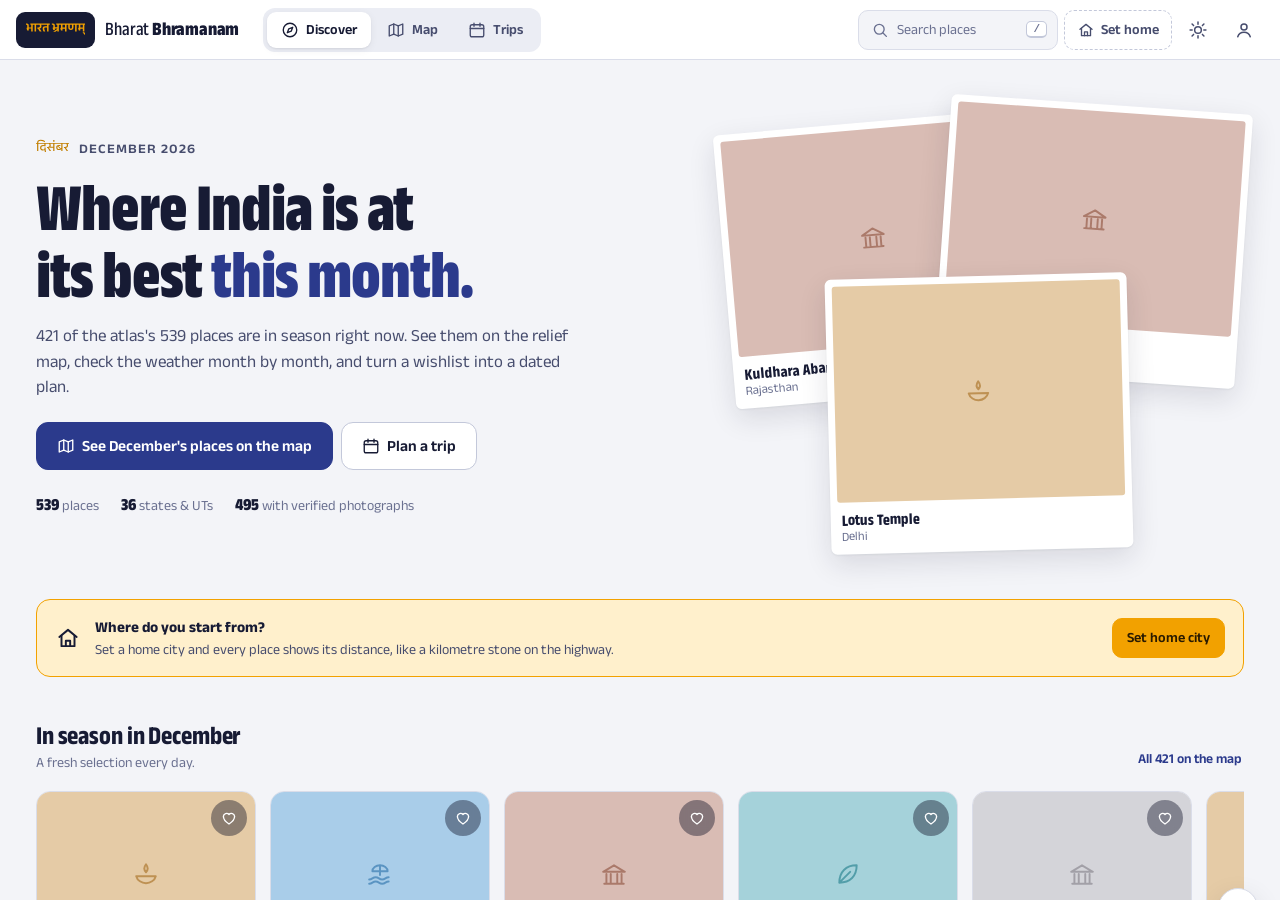
==== commit 2e7fa920: "Add files via upload" ====
--- a/bharat-bhramanam-website-v3/bharat-bhramanam/public/index.html
+++ b/bharat-bhramanam-website-v3/bharat-bhramanam/public/index.html
@@ -3,97 +3,37 @@
 <head>
 <meta charset="utf-8">
 <meta name="viewport" content="width=device-width,initial-scale=1,viewport-fit=cover">
-<meta http-equiv="Content-Security-Policy" content="default-src 'none'; script-src 'self' https://checkout.razorpay.com; style-src 'self' 'unsafe-inline'; font-src 'self'; img-src 'self' blob: data: https://upload.wikimedia.org https://*.razorpay.com; connect-src 'self' https://*.supabase.co https://commons.wikimedia.org https://api.open-meteo.com https://customer-api.open-meteo.com https://api.razorpay.com https://lumberjack.razorpay.com; frame-src https://api.razorpay.com https://checkout.razorpay.com; worker-src 'self'; manifest-src 'self'; object-src 'none'; base-uri 'none'; form-action 'none'; upgrade-insecure-requests">
+<meta http-equiv="Content-Security-Policy" content="default-src 'none'; script-src 'self' https://checkout.razorpay.com; style-src 'self'; font-src 'self'; img-src 'self' blob: data: https://upload.wikimedia.org https://*.razorpay.com; connect-src 'self' https://*.supabase.co https://upload.wikimedia.org https://api.open-meteo.com https://customer-api.open-meteo.com https://api.razorpay.com https://lumberjack.razorpay.com; frame-src https://api.razorpay.com https://checkout.razorpay.com; worker-src 'self'; manifest-src 'self'; object-src 'none'; base-uri 'none'; form-action 'none'; upgrade-insecure-requests">
 <meta name="referrer" content="no-referrer">
 <title>Bharat Bhramanam</title>
-<meta name="description" content="Relief map of India with 208 places across all 36 states & UTs: best-season photos, permits, packing lists, traveller tips, live weather and a trip planner with reminders.">
-<meta name="theme-color" content="#D9731A">
-<meta property="og:title" content="Bharat Bhramanam">
-<meta property="og:description" content="Relief map of India with 208 places across all 36 states & UTs: best-season photos, permits, packing lists, traveller tips, live weather and a trip planner with reminders.">
+<meta name="description" content="A relief map of India with 539 places across all 36 states and union territories: verified photographs, the best months to go, climate, distances from your city and a trip planner that works offline.">
+<meta name="theme-color" content="#F3F4F8">
+<meta name="color-scheme" content="light dark">
+<meta property="og:title" content="Bharat Bhramanam · the India travel atlas">
+<meta property="og:description" content="A relief map of India with 539 places across all 36 states and union territories: verified photographs, the best months to go, climate, distances from your city and a trip planner that works offline.">
 <meta property="og:type" content="website">
 <meta property="og:image" content="icon-512.png">
 <link rel="icon" href="icon.svg" type="image/svg+xml">
-<link rel="apple-touch-icon" href="icon-192.png">
+<link rel="apple-touch-icon" href="apple-touch-icon.png">
 <link rel="manifest" href="manifest.webmanifest">
-
-<link rel="stylesheet" href="styles.css">
+<link rel="preload" href="fonts/anek-latin.woff2" as="font" type="font/woff2" crossorigin>
+<link rel="stylesheet" href="app.css">
 </head>
 <body>
-<div class="app">
-  <header class="top">
-    <div class="brand">
-      <svg class="mark" viewBox="0 0 40 40" aria-hidden="true"><circle cx="20" cy="20" r="18" fill="none" stroke="var(--accent)" stroke-width="2"/><path d="M20 5l3.2 11.8L35 20l-11.8 3.2L20 35l-3.2-11.8L5 20l11.8-3.2z" fill="var(--accent)"/><circle cx="20" cy="20" r="3" fill="var(--panel)"/></svg>
-      <div><h1>Bharat <em>Bhramanam</em></h1><p>208 places · 36 states &amp; UTs · plan your Bharat yatra</p></div>
-    </div>
-    <div class="pills">
-      <span class="pill v"><b id="sVisited">0</b>visited</span>
-      <span class="pill w"><b id="sWish">0</b>wishlist</span>
-      <span class="pill"><b id="sStates">0/36</b>states</span>
-      <button class="pill trips" id="tripsBtn" aria-label="Trips and reminders"><svg viewBox="0 0 24 24" fill="none" stroke="currentColor" stroke-width="1.8" stroke-linecap="round" stroke-linejoin="round" aria-hidden="true"><rect x="3" y="5" width="18" height="16" rx="2"/><path d="M3 10h18M8 3v4M16 3v4"/></svg>Trips &amp; reminders<span class="bdg" id="dueBadge" hidden>0</span></button>
-      <span class="sync" id="sync">Loading…</span>
-    </div>
-  </header>
-
-  <aside class="side">
-    <div class="filters">
-      <input class="search" id="q" type="search" placeholder="Search places, states, festivals…" aria-label="Search places">
-      <div class="chips" id="presets">
-        <button class="chip preset" data-preset="aru" aria-pressed="false">Arunachal · Dec 18–28</button>
-        <button class="chip preset" data-preset="now" aria-pressed="false">In season now</button>
-        <button class="chip preset" data-preset="weekend" aria-pressed="false">Weekend from Raipur</button>
-        <button class="chip preset" data-preset="odisha" aria-pressed="false">Home: Odisha</button>
-      </div>
-      <div class="chips" id="cats" aria-label="Type of place"></div>
-      <div class="row">
-        <select id="month" aria-label="Best month"><option value="0">Any month</option></select>
-        <select id="state" aria-label="State"><option value="">All states &amp; UTs</option></select>
-      </div>
-      <div class="row">
-        <select id="status" aria-label="Status">
-          <option value="all">All places</option><option value="v">Visited</option><option value="w">Wishlist</option><option value="n">Not visited yet</option><option value="t">In my trips</option>
-        </select>
-        <select id="base" aria-label="Distance from">
-
-        </select>
-      </div>
-      <div class="range">
-        <label class="lbl" for="km">Within</label>
-        <input id="km" type="range" min="0" max="3000" step="50" value="3000">
-        <output id="kmOut">any</output>
-      </div>
-    </div>
-    <div class="listhead"><span class="lbl"><b id="count">0</b> places<span id="tripFilter"></span></span><button class="linkbtn" id="reset">Reset filters</button></div>
-    <ul class="list" id="list" role="listbox" aria-label="Places"></ul>
-    <div class="fine">Boundaries: DataMeet state layer following the Survey of India depiction. Relief: Natural Earth. Photos: Wikimedia Commons contributors, credited on each photo. Traveller tips link to their sources. Privacy: no ads or trackers. Your trips, notes and photos stay on this device; your account holds only your email and Premium status. Distances are straight-line; road is roughly 1.3–1.5× longer. Permits, fees and closure dates change, so confirm on official portals before you go.<br><a href="pricing.html">Pricing</a> · <a href="terms.html">Terms</a> · <a href="privacy.html">Privacy</a> · <a href="refund.html">Refunds</a> · <a href="shipping.html">Delivery</a> · <a href="contact.html">Contact</a></div>
-  </aside>
-
-  <main class="stage" id="stage">
-    <svg class="map" id="map" role="img" aria-label="Relief map of India with travel destinations">
-          </svg>
-    <button class="addbtn" id="addBtn" aria-pressed="false">+ Add my own place</button>
-    <div class="hint" id="hint" hidden>Tap on the map where the place is</div>
-    <div class="maptools">
-      <button class="tbtn" id="zin" aria-label="Zoom in">+</button>
-      <button class="tbtn" id="zout" aria-label="Zoom out">−</button>
-      <button class="tbtn" id="zfit" aria-label="Show all of India">⤢</button>
-      <button class="tbtn" id="theme" aria-label="Switch light or dark">◐</button>
-    </div>
-    <svg class="compass" viewBox="0 0 54 54" aria-hidden="true"><circle cx="27" cy="29" r="17" fill="var(--panel2)" fill-opacity=".75" stroke="var(--ink)" stroke-opacity=".35"/><path d="M27 14l4 15h-8z" fill="var(--accent)"/><path d="M27 44l-4-15h8z" fill="var(--ink)" fill-opacity=".55"/><text x="27" y="9" text-anchor="middle">N</text></svg>
-    <section class="reel" id="reel">
-      <div class="reelhead">
-        <h2 id="reelTitle">Best in <em>September</em></h2>
-        <button class="reeltoggle" id="reelToggle" aria-expanded="true">Hide</button>
-        <div class="keys"><span><i class="k v"></i>Visited</span><span><i class="k w"></i>Wishlist</span><span><i class="k h"></i>Distance from</span></div>
-      </div>
-      <div class="reelx" id="reelx"></div>
-    </section>
-    <div class="tip" id="tip" hidden></div>
-    <section class="detail" id="detail" hidden aria-live="polite"></section>
+<a class="vh" href="#main">Skip to content</a>
+<div id="app">
+  <header class="top" id="top"></header>
+  <main id="main" tabindex="-1">
+    <section class="view" id="v-discover" hidden></section>
+    <section class="view" id="v-map" hidden aria-label="Map of India"></section>
+    <section class="view" id="v-trips" hidden></section>
   </main>
+  <nav class="tabbar" id="tabbar" aria-label="Main"></nav>
+  <aside class="place" id="place" hidden aria-label="Place details"></aside>
 </div>
-<div class="lb" id="lb" hidden role="dialog" aria-label="Photo viewer"></div>
-<script src="vendor/d3.min.js"></script>
-<script src="vendor/topojson.min.js"></script>
+<div id="overlays"></div>
+<div id="toasts" aria-live="polite"></div>
+<noscript><p class="fatal">Bharat Bhramanam needs JavaScript to draw the map.</p></noscript>
 <script src="config.js"></script>
 <script src="app.js"></script>
 </body>
--- a/bharat-bhramanam-website-v3/bharat-bhramanam/public/app.css
+++ b/bharat-bhramanam-website-v3/bharat-bhramanam/public/app.css
@@ -0,0 +1 @@
+@font-face{font-family:Anek Latin;font-style:normal;font-display:swap;font-weight:100 800;font-stretch:75% 125%;src:url(fonts/anek-latin-ext.woff2) format("woff2");unicode-range:U+0100-02BA,U+02BD-02C5,U+02C7-02CC,U+02CE-02D7,U+02DD-02FF,U+0304,U+0308,U+0329,U+1D00-1DBF,U+1E00-1E9F,U+1EF2-1EFF,U+2020,U+20A0-20AB,U+20AD-20C0,U+2113,U+2C60-2C7F,U+A720-A7FF}@font-face{font-family:Anek Latin;font-style:normal;font-display:swap;font-weight:100 800;font-stretch:75% 125%;src:url(fonts/anek-latin.woff2) format("woff2");unicode-range:U+0000-00FF,U+0131,U+0152-0153,U+02BB-02BC,U+02C6,U+02DA,U+02DC,U+0304,U+0308,U+0329,U+2000-206F,U+20AC,U+2122,U+2191,U+2193,U+2212,U+2215,U+FEFF,U+FFFD}:root{--paper: #F3F4F8;--surface: #FFFFFF;--surface-2: #EBEDF4;--ink: #171B34;--ink-2: #474D6E;--ink-3: #6A7090;--line: #DADDE9;--line-2: #C3C8DA;--indigo: #2B3A8C;--indigo-ink: #FFFFFF;--indigo-soft: #E6E9F8;--gold: #F2A100;--gold-ink: #2A1B00;--gold-soft: #FFF0CC;--green: #12804C;--green-soft: #DDF3E7;--pink: #C72C62;--pink-soft: #FCE3EC;--red: #B3261E;--red-soft: #FBE4E2;--scrim: rgba(15, 18, 38, .46);--shadow: 0 1px 2px rgba(23, 27, 52, .06), 0 10px 28px rgba(23, 27, 52, .12);--shadow-sm: 0 1px 2px rgba(23, 27, 52, .08), 0 2px 8px rgba(23, 27, 52, .06);--font: "Anek Latin", "Segoe UI", system-ui, -apple-system, "Helvetica Neue", Arial, sans-serif;--mono: ui-monospace, "SFMono-Regular", Consolas, "Liberation Mono", monospace;--r: 14px;--r-sm: 10px;--top: 60px;--gut: max(16px, env(safe-area-inset-left, 0px));--gut-r: max(16px, env(safe-area-inset-right, 0px))}@media(prefers-color-scheme:dark){:root:not([data-theme=light]){--paper: #0B0E1C;--surface: #141830;--surface-2: #1C2142;--ink: #EEF0FA;--ink-2: #BBC0DC;--ink-3: #8F95B7;--line: #272D52;--line-2: #363D6A;--indigo: #A9B6FF;--indigo-ink: #0B0E1C;--indigo-soft: #20264E;--gold: #FFB627;--gold-ink: #2A1B00;--gold-soft: #3A2C0A;--green: #4FD08E;--green-soft: #123524;--pink: #FF7BA5;--pink-soft: #3C1526;--red: #FF8A80;--red-soft: #3B1614;--scrim: rgba(3, 5, 14, .62);--shadow: 0 1px 2px rgba(0, 0, 0, .4), 0 10px 28px rgba(0, 0, 0, .45);--shadow-sm: 0 1px 2px rgba(0, 0, 0, .4), 0 2px 8px rgba(0, 0, 0, .3);color-scheme:dark}}:root[data-theme=dark]{--paper: #0B0E1C;--surface: #141830;--surface-2: #1C2142;--ink: #EEF0FA;--ink-2: #BBC0DC;--ink-3: #8F95B7;--line: #272D52;--line-2: #363D6A;--indigo: #A9B6FF;--indigo-ink: #0B0E1C;--indigo-soft: #20264E;--gold: #FFB627;--gold-ink: #2A1B00;--gold-soft: #3A2C0A;--green: #4FD08E;--green-soft: #123524;--pink: #FF7BA5;--pink-soft: #3C1526;--red: #FF8A80;--red-soft: #3B1614;--scrim: rgba(3, 5, 14, .62);--shadow: 0 1px 2px rgba(0, 0, 0, .4), 0 10px 28px rgba(0, 0, 0, .45);--shadow-sm: 0 1px 2px rgba(0, 0, 0, .4), 0 2px 8px rgba(0, 0, 0, .3);color-scheme:dark}:root[data-theme=light]{color-scheme:light}*,*:before,*:after{box-sizing:border-box}html,body{height:100%;margin:0}body{background:var(--paper);color:var(--ink);font:400 15px/1.5 var(--font);font-stretch:100%;-webkit-font-smoothing:antialiased;text-rendering:optimizeLegibility;overflow:hidden;-webkit-tap-highlight-color:transparent}h1,h2,h3,p,ul,ol,dl,dd,figure{margin:0}ul,ol{padding:0;list-style:none}h1,h2,h3{font-stretch:84%;font-weight:700;line-height:1.12;letter-spacing:-.005em;text-wrap:balance}a{color:var(--indigo);text-underline-offset:3px}img{max-width:100%;display:block}button,input,select,textarea{font:inherit;color:inherit}button{cursor:pointer}[hidden]{display:none!important}:focus-visible{outline:3px solid var(--gold);outline-offset:2px;border-radius:6px}.vh{position:absolute;width:1px;height:1px;overflow:hidden;clip-path:inset(50%);white-space:nowrap}.ic{width:20px;height:20px;flex:none}.muted{color:var(--ink-3)}.fine{color:var(--ink-3);font-size:12.5px;line-height:1.45}.mono{font-family:var(--mono);font-size:.86em;letter-spacing:-.01em}.ok{color:var(--green);font-weight:500}.warn{color:var(--red)}.lbl{font-size:11.5px;font-weight:600;font-stretch:108%;letter-spacing:.07em;text-transform:uppercase;color:var(--ink-3)}.stack{display:flex;flex-direction:column;gap:14px}.stack.center{align-items:center;text-align:center}.stack.center>.field,.stack.center>.btn{width:100%;max-width:300px}.row{display:flex;flex-wrap:wrap;align-items:center;gap:8px}.row.end{justify-content:flex-end}.row.between{justify-content:space-between}.two{display:grid;grid-template-columns:1fr 1fr;gap:8px}.two>*{min-width:0}.fatal{position:fixed;inset:auto 16px 16px;z-index:99;background:var(--red);color:#fff;padding:12px 14px;border-radius:10px}#app{height:100%;display:grid;grid-template-rows:var(--top) minmax(0,1fr) auto;position:relative}.top{display:flex;align-items:center;gap:14px;padding:0 var(--gut-r) 0 var(--gut);background:var(--surface);border-bottom:1px solid var(--line);position:relative;z-index:30}.brand{display:flex;align-items:center;gap:10px;text-decoration:none;color:var(--ink);min-width:0}.brand-mark{display:grid;place-items:center;height:36px;padding:0 10px;border-radius:9px;background:var(--ink);color:var(--gold)}.brand-mark .deva{height:21px;width:auto;display:block}.brand-name{font-stretch:84%;font-size:19px;font-weight:500;white-space:nowrap;letter-spacing:-.01em}.brand-name b{font-weight:800}.nav{display:flex;gap:2px;margin-left:10px;padding:4px;background:var(--surface-2);border-radius:12px}.nav .nav-a{display:flex;align-items:center;gap:7px;height:36px;padding:0 14px;border-radius:9px;color:var(--ink-2);text-decoration:none;font-weight:600;font-size:14px;position:relative;border:0;background:none}.nav .nav-a:hover{color:var(--ink)}.nav .nav-a.is-on{background:var(--surface);color:var(--ink);box-shadow:var(--shadow-sm)}.nav .ic{width:18px;height:18px}.bdg{min-width:18px;height:18px;padding:0 5px;border-radius:9px;background:var(--gold);color:var(--gold-ink);font-size:11.5px;font-weight:700;display:inline-grid;place-items:center;line-height:1}.top-acts{margin-left:auto;display:flex;align-items:center;gap:6px;min-width:0}.searchbtn{display:flex;align-items:center;gap:8px;height:40px;padding:0 10px 0 12px;border-radius:10px;border:1px solid var(--line);background:var(--paper);color:var(--ink-3);min-width:200px;font-size:14px}.searchbtn:hover{border-color:var(--line-2);color:var(--ink-2)}.searchbtn span{flex:1;text-align:left}.searchbtn .ic{width:18px;height:18px}kbd{font:600 11px var(--mono);border:1px solid var(--line-2);border-bottom-width:2px;border-radius:5px;padding:1px 6px;color:var(--ink-3);background:var(--surface)}.homebtn{display:flex;align-items:center;gap:6px;height:40px;padding:0 12px;border-radius:10px;border:1px dashed var(--line-2);background:none;color:var(--ink-2);font-weight:600;font-size:14px;max-width:190px}.homebtn span{overflow:hidden;text-overflow:ellipsis;white-space:nowrap}.homebtn .ic{width:18px;height:18px}.homebtn.is-set{border-style:solid;border-color:var(--line)}.homebtn:hover{background:var(--surface-2)}.ibtn{width:40px;height:40px;flex:none;display:inline-grid;place-items:center;border-radius:10px;border:0;background:none;color:var(--ink-2);text-decoration:none}.ibtn:hover{background:var(--surface-2);color:var(--ink)}.ibtn.sm{width:32px;height:32px}.ibtn.sm .ic{width:17px;height:17px}.ibtn:disabled{opacity:.35;cursor:default}.ic-moon{display:none}:root[data-theme=dark] .ic-sun{display:none}:root[data-theme=dark] .ic-moon{display:block}@media(prefers-color-scheme:dark){:root:not([data-theme=light]) .ic-sun{display:none}:root:not([data-theme=light]) .ic-moon{display:block}}#main{min-height:0;overflow-y:auto;overflow-x:hidden;position:relative;overscroll-behavior:contain}:root[data-view=map] #main{overflow:hidden}.view{min-height:100%}#v-map{height:100%;position:relative}.tabbar{display:none}.page{max-width:1240px;margin:0 auto;padding:28px var(--gut-r) 56px var(--gut)}.btn{display:inline-flex;align-items:center;justify-content:center;gap:7px;min-height:40px;padding:0 14px;border-radius:var(--r-sm);border:1px solid var(--line-2);background:var(--surface);color:var(--ink);font-weight:600;font-size:14px;text-decoration:none;white-space:nowrap;transition:background .12s,border-color .12s,transform .08s}.btn:hover{background:var(--surface-2)}.btn:active{transform:translateY(1px)}.btn:disabled{opacity:.55;cursor:default}.btn .ic{width:18px;height:18px}.btn.sm{min-height:34px;padding:0 11px;font-size:13.5px}.btn.sm .ic{width:16px;height:16px}.btn.lg{min-height:48px;padding:0 20px;font-size:15.5px;border-radius:12px}.btn-primary{background:var(--indigo);border-color:var(--indigo);color:var(--indigo-ink)}.btn-primary:hover{background:var(--indigo);filter:brightness(1.1)}.btn-accent{background:var(--gold);border-color:var(--gold);color:var(--gold-ink)}.btn-accent:hover{background:var(--gold);filter:brightness(1.05)}.btn-danger{color:var(--red);border-color:var(--line-2)}.btn-danger.is-armed,.link.is-armed{background:var(--red);border-color:var(--red);color:var(--surface)}.link{background:none;border:0;padding:4px 2px;color:var(--indigo);font-weight:600;font-size:13.5px;text-decoration:underline;text-decoration-color:transparent;text-underline-offset:3px;border-radius:6px}.link:hover{text-decoration-color:currentColor}.link.danger{color:var(--red)}.link.is-armed{padding:4px 10px;text-decoration:none}.field{width:100%;min-height:40px;padding:8px 12px;border-radius:var(--r-sm);border:1px solid var(--line-2);background:var(--surface);color:var(--ink);font-size:15px}.field::placeholder{color:var(--ink-3)}textarea.field{resize:vertical;line-height:1.45}.field.sm{min-height:34px;padding:4px 8px;font-size:13.5px;width:auto;max-width:100%}select.field{appearance:none;padding-right:30px;background-image:linear-gradient(45deg,transparent 50%,var(--ink-3) 50%),linear-gradient(135deg,var(--ink-3) 50%,transparent 50%);background-position:calc(100% - 15px) 55%,calc(100% - 10px) 55%;background-size:5px 5px;background-repeat:no-repeat;text-overflow:ellipsis}.field:focus-visible{outline-offset:0;border-color:var(--indigo)}input[type=search]::-webkit-search-cancel-button{filter:grayscale(1)}.fld{display:flex;flex-direction:column;gap:5px;min-width:0}.fld-l{font-size:13px;font-weight:600;color:var(--ink-2)}.fld-h{font-size:12.5px;color:var(--ink-3)}.form-err,.form-msg{color:var(--red);font-size:13.5px;min-height:0}.form-err:empty,.form-msg:empty{display:none}.form-msg.is-ok{color:var(--green)}.check{width:20px;height:20px;flex:none;accent-color:var(--indigo);margin:0}.checkline{display:flex;gap:10px;align-items:flex-start;font-size:14px}.chips{display:flex;flex-wrap:wrap;gap:6px}.chip{display:inline-flex;align-items:center;gap:6px;min-height:32px;padding:0 11px;border-radius:99px;border:1px solid var(--line-2);background:var(--surface);color:var(--ink-2);font-weight:600;font-size:13px}.chip:hover{border-color:var(--ink-3)}.chip[aria-pressed=true]{background:var(--ink);border-color:var(--ink);color:var(--surface)}.chip .ic{width:15px;height:15px}.chip-now[aria-pressed=true]{background:var(--gold);border-color:var(--gold);color:var(--gold-ink)}.dot{width:9px;height:9px;border-radius:50%;flex:none;display:inline-block;box-shadow:0 0 0 1.5px var(--surface)}.dot.ring-v{background:var(--surface-2);box-shadow:0 0 0 2.5px var(--green)}.dot.ring-w{background:var(--surface-2);box-shadow:0 0 0 2.5px var(--pink)}.seg{display:flex;padding:3px;gap:2px;background:var(--surface-2);border-radius:10px}.seg-b{flex:1;min-height:32px;border:0;border-radius:8px;background:none;color:var(--ink-2);font-weight:600;font-size:13px;padding:0 8px;white-space:nowrap}.seg-b[aria-pressed=true]{background:var(--surface);color:var(--ink);box-shadow:var(--shadow-sm)}.tag{display:inline-flex;align-items:center;gap:6px;padding:3px 10px;border-radius:99px;background:var(--surface-2);font-size:12.5px;font-weight:600;color:var(--ink-2)}.tags{display:flex;flex-wrap:wrap;gap:6px}.pill{display:inline-block;padding:2px 9px;border-radius:99px;font-size:11.5px;font-weight:700;font-stretch:106%;letter-spacing:.04em;text-transform:uppercase;background:var(--surface-2);color:var(--ink-2);width:fit-content}.pill.is-now{background:var(--green-soft);color:var(--green)}.pill.is-soon{background:var(--gold-soft);color:var(--gold-ink)}:root[data-theme=dark] .pill.is-soon{color:var(--gold)}@media(prefers-color-scheme:dark){:root:not([data-theme=light]) .pill.is-soon{color:var(--gold)}}.range{display:grid;grid-template-columns:auto 1fr auto;align-items:center;gap:10px}.range input{width:100%;accent-color:var(--indigo)}.range output{font-size:13px;color:var(--ink-2);min-width:96px;text-align:right;font-variant-numeric:tabular-nums}.ms{display:inline-flex;align-items:baseline;gap:3px;padding:5px 8px 2px;border-radius:9px 9px 4px 4px;background:linear-gradient(var(--gold) 0 5px,var(--surface) 5px);border:1px solid var(--line-2);border-top-color:var(--gold);color:var(--ink);font-variant-numeric:tabular-nums;line-height:1.1;flex:none;white-space:nowrap}.ms b{font-stretch:84%;font-weight:800;font-size:14px}.ms i{font-style:normal;font-size:10.5px;font-weight:600;color:var(--ink-3)}.ms em{font-style:normal;font-size:11px;color:var(--ink-3);margin-left:3px}.sn{font-size:12.5px;color:var(--ink-3)}.sn.is-on{color:var(--green);font-weight:600}.sn.is-off{color:var(--red)}.season{display:grid;grid-template-columns:repeat(12,1fr);gap:2px;width:100%;max-width:280px}.season-m{height:22px;display:grid;place-items:center;font-size:10.5px;font-weight:600;border-radius:4px;background:var(--surface-2);color:var(--ink-3)}.season-m.is-on{background:var(--green);color:var(--surface)}.season-m.is-now{box-shadow:inset 0 -3px 0 var(--gold)}.empty{display:flex;flex-direction:column;align-items:center;text-align:center;gap:8px;padding:40px 20px;color:var(--ink-2)}.empty h3{font-size:19px;color:var(--ink)}.empty-ic{width:36px;height:36px;color:var(--ink-3)}.empty.sm{padding:24px 12px}.locked{display:flex;align-items:center;gap:12px;padding:12px 14px;border-radius:var(--r-sm);background:var(--gold-soft);border:1px solid var(--gold)}.locked p{font-size:13px;color:var(--ink-2)}.locked>div{flex:1;min-width:0}.locked.lg{padding:20px;flex-wrap:wrap}.fold>summary{display:flex;align-items:center;justify-content:space-between;gap:8px;cursor:pointer;list-style:none;padding:4px 0}.fold>summary::-webkit-details-marker{display:none}.fold>summary .ic{transition:transform .15s;color:var(--ink-3)}.fold[open]>summary .ic{transform:rotate(180deg)}.fold.in{border-top:1px solid var(--line);padding-top:8px}.fold.in>summary{font-size:14px}.ph{position:relative;overflow:hidden;background:color-mix(in srgb,var(--phc, #888) 32%,var(--surface-2));display:grid;place-items:center;isolation:isolate}.ph img{position:absolute;inset:0;width:100%;height:100%;object-fit:cover;opacity:0;transition:opacity .28s ease}.ph.is-on img{opacity:1}.ph-ic{width:26px;height:26px;color:color-mix(in srgb,var(--phc, #888) 70%,var(--ink));opacity:.55}.ph.is-on .ph-ic{visibility:hidden}.ph-thumb{width:60px;height:46px;border-radius:8px;flex:none}.ph-thumb .ph-ic{width:18px;height:18px}.ph-card{aspect-ratio:4 / 3;width:100%}.ph-hero{aspect-ratio:3 / 2;width:100%}.ph-hero .ph-ic{width:44px;height:44px}.ph-full{width:100%;height:100%;background:none}.ph-full img{object-fit:contain}.card{position:relative;display:flex;flex-direction:column;border-radius:var(--r);overflow:hidden;background:var(--surface);border:1px solid var(--line);color:var(--ink);text-decoration:none;transition:transform .16s ease,box-shadow .16s ease,border-color .16s;height:100%}.card:hover{transform:translateY(-3px);box-shadow:var(--shadow);border-color:var(--line-2)}.card-body{display:flex;flex-direction:column;gap:2px;padding:11px 12px 12px;min-width:0}.card-name{font-stretch:86%;font-weight:700;font-size:17px;line-height:1.2}.card-sub{font-size:13px;color:var(--ink-3)}.card-meta{display:flex;flex-wrap:wrap;align-items:center;justify-content:space-between;gap:6px;margin-top:7px}.card.is-sm .card-name{font-size:15px}.card.is-sm .card-body{padding:9px 10px 10px}.near-d{font-size:12px;color:var(--ink-3);width:100%}.wish{position:absolute;top:8px;right:8px;width:36px;height:36px;border-radius:50%;border:0;display:grid;place-items:center;background:#0f12266b;color:#fff;backdrop-filter:blur(4px)}.wish:hover{background:#0f12269e}.wish[aria-pressed=true]{background:var(--pink);color:#fff}.wish[aria-pressed=true] .ic{fill:currentColor}.wish .ic{width:18px;height:18px}.badge-v{position:absolute;top:8px;left:8px;width:26px;height:26px;border-radius:50%;display:grid;place-items:center;background:var(--green);color:#fff}.badge-v .ic{width:15px;height:15px;stroke-width:2.6}.hs{position:relative}.hs-track{display:grid;grid-auto-flow:column;grid-auto-columns:minmax(220px,252px);gap:14px;overflow-x:auto;scroll-snap-type:x proximity;padding:4px 2px 14px;scrollbar-width:thin;scrollbar-color:var(--line-2) transparent}.hs-item{scroll-snap-align:start;min-width:0}.hs-btn{position:absolute;top:34%;z-index:2;width:40px;height:40px;border-radius:50%;border:1px solid var(--line);background:var(--surface);box-shadow:var(--shadow);display:grid;place-items:center;color:var(--ink)}.hs-btn.is-prev{left:-14px}.hs-btn.is-next{right:-14px}.hs-btn:disabled{opacity:0;pointer-events:none}.sec{margin-top:44px}.sec-head{display:flex;align-items:flex-end;justify-content:space-between;gap:12px;margin-bottom:14px}.sec-head h2{font-size:26px}.sec-head p{color:var(--ink-3);font-size:14px;margin-top:2px}#v-discover{max-width:1240px;margin:0 auto;padding:0 var(--gut-r) 0 var(--gut)}.hero{display:grid;grid-template-columns:minmax(0,1.05fr) minmax(0,.95fr);gap:40px;align-items:center;padding:44px 0 20px}.eyebrow{display:flex;align-items:center;gap:10px;font-size:13px;font-weight:600;font-stretch:108%;letter-spacing:.08em;text-transform:uppercase;color:var(--ink-2)}.eyebrow-deva{height:22px;width:auto;color:var(--gold)}:root:not([data-theme=dark]) .eyebrow-deva{color:#c27f00}@media(prefers-color-scheme:dark){:root:not([data-theme=light]) .eyebrow-deva{color:var(--gold)}}.hero h1{font-size:clamp(38px,5.4vw,68px);font-stretch:78%;font-weight:800;line-height:.98;letter-spacing:-.015em;margin:14px 0 16px}.hero h1 em{font-style:normal;color:var(--indigo);display:inline-block}.lede{font-size:17px;color:var(--ink-2);max-width:54ch;margin-bottom:22px}.hero-facts{display:flex;flex-wrap:wrap;gap:6px 22px;margin-top:22px;color:var(--ink-3);font-size:14px}.hero-facts b{color:var(--ink);font-stretch:86%;font-size:17px;font-weight:800}.postcards{position:relative;aspect-ratio:1 / .86;max-width:520px;width:100%;justify-self:end}.postcard{position:absolute;width:58%;padding:7px 7px 0;background:var(--surface);border-radius:6px;box-shadow:var(--shadow);text-decoration:none;color:var(--ink);transition:transform .25s ease,z-index 0s}.postcard .ph{border-radius:3px}.pc-cap{display:flex;flex-direction:column;padding:8px 4px 10px;line-height:1.2}.pc-cap b{font-stretch:84%;font-size:16px}.pc-cap span{font-size:12.5px;color:var(--ink-3)}.pc0{left:0;top:4%;transform:rotate(-5deg);z-index:1}.pc1{right:0;top:0;transform:rotate(4deg);z-index:2}.pc2{left:20%;bottom:0;transform:rotate(-1.5deg);z-index:3}.postcard:hover,.postcard:focus-visible{transform:rotate(0) scale(1.04);z-index:5}.band{display:flex;align-items:center;gap:14px;padding:16px 18px;border-radius:var(--r);margin-top:28px}.band-home{background:var(--gold-soft);border:1px solid var(--gold)}.band p{font-size:14px;color:var(--ink-2)}.band>div{flex:1;min-width:0}.band>.ic{width:26px;height:26px}.mine{display:grid;grid-template-columns:repeat(auto-fit,minmax(170px,1fr));gap:12px}.stat{display:flex;flex-direction:column;gap:2px;text-align:left;padding:14px 16px;border-radius:var(--r);background:var(--surface);border:1px solid var(--line);color:var(--ink-2);font-size:13.5px}.stat:hover{border-color:var(--line-2);box-shadow:var(--shadow-sm)}.stat b{font-stretch:80%;font-size:30px;font-weight:800;color:var(--ink);line-height:1.05}.stat .bar{display:block;height:4px;border-radius:2px;background:var(--surface-2);margin-top:8px;overflow:hidden}.stat .bar i{display:block;height:100%;background:var(--green);border-radius:2px}.stat-trip{border-left:5px solid var(--tc)}.stat-trip b{font-size:19px;font-stretch:86%}.stat-due{background:var(--gold-soft);border-color:var(--gold)}.kinds{display:grid;grid-template-columns:repeat(5,minmax(0,1fr));gap:12px}.kind{position:relative;padding:0;border:0;border-radius:var(--r);overflow:hidden;background:var(--surface-2);color:#fff;text-align:left;aspect-ratio:4 / 5;display:block;isolation:isolate}.kind .ph{position:absolute;inset:0;height:100%;aspect-ratio:auto;transition:transform .4s ease}.kind:hover .ph{transform:scale(1.05)}.kind:after{content:"";position:absolute;inset:0;background:linear-gradient(180deg,#0a0c1c00 34%,#0a0c1cdb);z-index:1}.kind-t{position:absolute;left:0;right:0;bottom:0;z-index:2;padding:12px;display:flex;flex-direction:column;gap:2px}.kind-t b{font-stretch:84%;font-size:18px;line-height:1.15;display:flex;align-items:center;gap:7px}.kind-t span{font-size:12.5px;opacity:.88;line-height:1.3}.kind-t i{font-style:normal;font-size:12px;opacity:.75;margin-top:3px}.kind .dot{box-shadow:0 0 0 1.5px #fff}.states{display:grid;grid-template-columns:repeat(auto-fill,minmax(190px,1fr));gap:8px}.state{display:flex;align-items:center;justify-content:space-between;gap:8px;padding:9px 12px;border-radius:var(--r-sm);border:1px solid var(--line);background:var(--surface);color:var(--ink);font-weight:500;font-size:14px;text-align:left}.state:hover{border-color:var(--ink-3)}.state b{font-variant-numeric:tabular-nums;color:var(--ink-3);font-size:13px}.state.is-seen{border-color:var(--green)}.state.is-seen b{color:var(--green)}.colophon{margin-top:56px;padding:26px 0 40px;border-top:1px solid var(--line);color:var(--ink-3);font-size:13px;display:grid;gap:10px;max-width:80ch}.colophon-brand{display:flex;align-items:center;gap:12px;color:var(--ink);font-weight:600}.colophon-deva{height:26px;width:auto}.legal{display:flex;flex-wrap:wrap;gap:4px 16px}.legal a{color:var(--ink-2);font-weight:500}.legal.sm{font-size:13px;justify-content:center}.map-wrap{position:absolute;inset:0;overflow:hidden;background:var(--surface-2)}.map-host{position:absolute;inset:0}.map-canvas{display:block;touch-action:none;outline-offset:-4px}.atlas-panel{position:absolute;z-index:5;left:max(12px,env(safe-area-inset-left,0px));top:12px;bottom:12px;width:372px;display:flex;flex-direction:column;background:var(--surface);border:1px solid var(--line);border-radius:16px;box-shadow:var(--shadow);overflow:hidden}.sheet-handle{display:none}.filters{display:flex;flex-direction:column;gap:9px;padding:14px 14px 12px;border-bottom:1px solid var(--line)}.filters .chips{gap:5px}.tripchip{display:flex;align-items:center;justify-content:space-between;gap:8px;padding:4px 4px 4px 12px;border-radius:var(--r-sm);background:var(--indigo-soft);color:var(--ink);font-weight:600;font-size:13.5px}.list-head{display:flex;align-items:center;justify-content:space-between;padding:10px 14px 6px;font-size:13.5px}.list-head b{font-stretch:86%;font-size:15px}.list-wrap{flex:1;min-height:0;overflow-y:auto;padding:0 6px 8px;scrollbar-width:thin;scrollbar-color:var(--line-2) transparent}.row-a{display:grid;grid-template-columns:auto minmax(0,1fr) auto;align-items:center;gap:11px;padding:7px 8px;border-radius:10px;color:var(--ink);text-decoration:none}.rows>li{content-visibility:auto;contain-intrinsic-size:auto 62px}.row-a:hover{background:var(--surface-2)}.rows>li.is-sel .row-a{background:var(--indigo-soft);box-shadow:inset 3px 0 0 var(--indigo)}.row-main{display:flex;flex-direction:column;min-width:0;line-height:1.25}.row-name{font-weight:600;font-size:14.5px;display:flex;align-items:center;gap:5px;overflow:hidden;text-overflow:ellipsis;white-space:nowrap}.row-sub{display:flex;align-items:center;gap:6px;font-size:12.5px;color:var(--ink-3);min-width:0}.row-sub span{overflow:hidden;text-overflow:ellipsis;white-space:nowrap}.st-v{width:15px;height:15px;color:var(--green);stroke-width:2.8}.st-w{width:14px;height:14px;color:var(--pink);fill:currentColor}.map-tools{position:absolute;z-index:4;right:max(12px,env(safe-area-inset-right,0px));top:12px;display:flex;flex-direction:column;background:var(--surface);border:1px solid var(--line);border-radius:12px;box-shadow:var(--shadow-sm);overflow:hidden}.tool{width:42px;height:42px;border:0;background:none;color:var(--ink);display:grid;place-items:center}.tool+.tool{border-top:1px solid var(--line)}.tool:hover{background:var(--surface-2)}.btn-float{position:absolute;z-index:4;right:max(12px,env(safe-area-inset-right,0px));bottom:34px;box-shadow:var(--shadow-sm)}.btn-float[aria-pressed=true]{background:var(--ink);color:var(--surface);border-color:var(--ink)}.add-hint{position:absolute;z-index:6;left:50%;top:16px;transform:translate(-50%);background:var(--ink);color:var(--surface);padding:8px 14px;border-radius:99px;font-weight:600;font-size:14px;box-shadow:var(--shadow)}.legend{position:absolute;z-index:4;right:max(12px,env(safe-area-inset-right,0px));top:152px;background:var(--surface);border:1px solid var(--line);border-radius:12px;box-shadow:var(--shadow-sm);font-size:13px}.legend summary{list-style:none;display:grid;place-items:center;width:42px;height:42px;cursor:pointer}.legend summary::-webkit-details-marker{display:none}.legend summary span{display:none}.legend[open] summary{width:auto;display:flex;gap:8px;padding:0 12px;justify-content:flex-start;font-weight:600}.legend[open] summary span{display:inline}.legend ul{padding:2px 14px 12px 12px;display:grid;gap:5px}.legend li{display:flex;align-items:center;gap:8px;white-space:nowrap}.lg-sep{margin-top:5px;padding-top:7px;border-top:1px solid var(--line)}.map-credit{position:absolute;z-index:3;right:max(12px,env(safe-area-inset-right,0px));bottom:8px;font-size:11px;color:var(--ink-2);background:color-mix(in srgb,var(--surface) 78%,transparent);padding:2px 8px;border-radius:6px;pointer-events:none}.tip{position:absolute;z-index:7;left:0;top:0;width:250px;display:flex;gap:10px;align-items:center;padding:8px;background:var(--surface);border:1px solid var(--line);border-radius:12px;box-shadow:var(--shadow);pointer-events:none}.tip-t{display:flex;flex-direction:column;min-width:0;line-height:1.25;font-size:12.5px;color:var(--ink-3)}.tip-t b{font-size:14.5px;color:var(--ink)}.place{position:absolute;z-index:20;top:calc(var(--top) + 12px);right:max(12px,env(safe-area-inset-right,0px));bottom:12px;width:452px;max-width:calc(100% - 24px);display:flex;flex-direction:column;background:var(--surface);border:1px solid var(--line);border-radius:16px;box-shadow:var(--shadow);overflow:hidden;animation:placeIn .22s ease}@keyframes placeIn{0%{opacity:0;transform:translate(18px)}to{opacity:1;transform:none}}.place[data-mode=drawer]{box-shadow:0 0 0 100vmax var(--scrim),var(--shadow)}.place-bar{position:absolute;z-index:3;left:0;right:0;top:0;display:flex;align-items:center;gap:8px;padding:8px;pointer-events:none;transition:background .15s}.place-bar>*{pointer-events:auto}.place-bar .ibtn{background:var(--surface);box-shadow:var(--shadow-sm);border-radius:50%}.place-bar .btn.sm{margin-left:auto;box-shadow:var(--shadow-sm)}.place-bar-t{flex:1;min-width:0;font-stretch:86%;font-weight:700;font-size:16px;opacity:0;overflow:hidden;text-overflow:ellipsis;white-space:nowrap;transition:opacity .15s}.place-bar.is-stuck{background:var(--surface);border-bottom:1px solid var(--line)}.place-bar.is-stuck .place-bar-t{opacity:1}.place-bar.is-stuck .ibtn{box-shadow:none}.place-scroll{flex:1;min-height:0;overflow-y:auto;overscroll-behavior:contain;scrollbar-width:thin;scrollbar-color:var(--line-2) transparent}.gal-stage{position:relative;background:var(--surface-2);touch-action:pan-y}.gal-n{position:absolute;left:12px;bottom:10px;padding:2px 9px;border-radius:99px;background:#0f122699;color:#fff;font-size:12px;font-weight:600;font-variant-numeric:tabular-nums}.gal-nav{position:absolute;top:50%;transform:translateY(-50%);width:38px;height:38px;border-radius:50%;border:0;background:#0f122680;color:#fff;display:grid;place-items:center}.gal-nav:hover{background:#0f1226bf}.gal-nav.is-prev{left:10px}.gal-nav.is-next{right:10px}.gal-zoom{position:absolute;right:10px;bottom:8px;width:34px;height:34px;border-radius:9px;border:0;background:#0f122680;color:#fff;display:grid;place-items:center}.gal-zoom .ic{width:17px;height:17px}.gal-none{position:absolute;left:0;right:0;bottom:14px;text-align:center;font-size:13px;font-weight:600;color:var(--ink-2)}.gal-cap{display:flex;flex-wrap:wrap;align-items:center;justify-content:space-between;gap:4px 12px;padding:7px 16px 0;font-size:12.5px;color:var(--ink-3);min-height:28px}.cap-credit{color:var(--ink-3);display:inline-flex;align-items:center;gap:4px;text-decoration:none;min-width:0}.cap-credit:hover{color:var(--ink);text-decoration:underline}.cap-credit .ic{width:12px;height:12px}.cap-when.is-on{color:var(--green);font-weight:600}.cap-own{font-weight:600;color:var(--ink-2)}.gal-strip{display:flex;gap:6px;padding:8px 16px 0;overflow-x:auto;scrollbar-width:none}.gal-th{padding:0;border:2px solid transparent;border-radius:10px;background:none;flex:none}.gal-th[aria-current=true]{border-color:var(--indigo)}.gal-th .ph-thumb{width:64px;height:46px;border-radius:7px}.place-body{padding:14px 16px 26px;display:flex;flex-direction:column;gap:18px}.place-head h1{font-size:30px;font-stretch:80%;font-weight:800;outline:none}.place-sub{display:flex;flex-wrap:wrap;align-items:center;gap:4px 14px;color:var(--ink-2);font-size:14px;margin:5px 0 10px}.place-sub span{display:inline-flex;align-items:center;gap:4px}.place-sub .ic{width:15px;height:15px}.place-acts{display:grid;grid-template-columns:1fr 1fr;gap:8px}.place-acts select{grid-column:1 / -1}.act.is-v{background:var(--green-soft);border-color:var(--green);color:var(--green)}.act.is-w{background:var(--pink-soft);border-color:var(--pink);color:var(--pink)}.act.is-w .ic{fill:currentColor}.act{white-space:normal;text-align:center;line-height:1.15}.facts{display:grid;grid-template-columns:1fr 1fr;gap:1px;background:var(--line);border:1px solid var(--line);border-radius:var(--r-sm);overflow:hidden}.facts>div{background:var(--surface);padding:10px 12px;display:flex;flex-direction:column;gap:4px;min-width:0}.facts .wide,.facts>div:first-child{grid-column:1 / -1}.facts dt{font-size:11.5px;font-weight:600;font-stretch:108%;letter-spacing:.07em;text-transform:uppercase;color:var(--ink-3)}.facts dd{display:flex;flex-wrap:wrap;align-items:center;gap:6px 10px;font-size:14.5px}.facts dd b{font-stretch:88%;font-size:16px}.psec{display:flex;flex-direction:column;gap:8px}.psec h3{font-size:18px}.about{font-size:15.5px;line-height:1.55;color:var(--ink)}.kbyg{display:grid;gap:6px;font-size:14.5px}.kbyg li{padding-left:14px;position:relative}.kbyg li:before{content:"";position:absolute;left:0;top:.62em;width:5px;height:5px;border-radius:50%;background:var(--ink-3)}.kbyg .flag{padding:8px 10px;border-radius:9px;background:var(--gold-soft);display:flex;gap:8px;align-items:flex-start}.kbyg .flag:before{display:none}.kbyg .flag .ic{width:18px;height:18px;margin-top:1px;color:var(--gold-ink)}:root[data-theme=dark] .kbyg .flag .ic{color:var(--gold)}@media(prefers-color-scheme:dark){:root:not([data-theme=light]) .kbyg .flag .ic{color:var(--gold)}}.carry,.tips{display:grid;gap:7px;font-size:14px;padding-top:4px}.carry li,.tips li{padding-left:14px;position:relative}.carry li:before,.tips li:before{content:"";position:absolute;left:0;top:.62em;width:5px;height:5px;border-radius:50%;background:var(--gold)}.src{font-size:12.5px;white-space:nowrap;color:var(--ink-3);display:inline-flex;align-items:center;gap:3px}.src .ic{width:11px;height:11px}.vids{display:grid;gap:6px}.vid{display:flex;align-items:center;gap:8px;padding:8px 10px;border-radius:9px;background:var(--surface-2);color:var(--ink);text-decoration:none;font-size:14px;font-weight:500}.vid .ic{width:16px;height:16px;color:var(--red);fill:currentColor}.links{display:flex;flex-wrap:wrap;gap:6px}.links .ic,.place-foot .ic{width:14px;height:14px}.place-foot{display:flex;flex-wrap:wrap;gap:8px;padding-top:14px;border-top:1px solid var(--line)}.clim{width:100%;height:auto;display:block;overflow:visible}.clim-grid{stroke:var(--line);stroke-width:1}.clim-ax,.clim-m{font:500 10px var(--font);fill:var(--ink-3)}.clim-hit{fill:transparent}.clim-col.is-best .clim-hit{fill:color-mix(in srgb,var(--green) 13%,transparent)}.clim-col.is-sel .clim-hit{fill:color-mix(in srgb,var(--indigo) 16%,transparent)}.clim-col{cursor:pointer;outline:none}.clim-col:focus-visible .clim-hit{stroke:var(--gold);stroke-width:2}.clim-wet{fill:color-mix(in srgb,#2E86D0 62%,var(--surface))}.clim-line{stroke:var(--gold);stroke-width:2.2;stroke-linejoin:round;stroke-linecap:round}.clim-dot{fill:var(--surface);stroke:var(--gold);stroke-width:2}.clim-col.is-sel .clim-m{fill:var(--ink);font-weight:700}.clim-key{display:flex;flex-wrap:wrap;gap:4px 14px;font-size:12.5px;color:var(--ink-2)}.clim-key span{display:inline-flex;align-items:center;gap:6px}.k-line{width:16px;height:3px;border-radius:2px;background:var(--gold)}.k-bar{width:9px;height:12px;border-radius:2px;background:color-mix(in srgb,#2E86D0 62%,var(--surface))}.k-best{width:12px;height:12px;border-radius:3px;background:color-mix(in srgb,var(--green) 22%,transparent);border:1px solid var(--green)}.clim-read{font-size:14px;color:var(--ink-2)}.clim-read b{color:var(--ink)}.wx{display:grid;grid-template-columns:repeat(7,1fr);gap:4px}.wxd{display:flex;flex-direction:column;align-items:center;gap:2px;padding:8px 2px;border-radius:9px;background:var(--surface-2);font-size:13px;line-height:1.2}.wx>.muted{grid-column:1 / -1}.wx-d{font-size:11.5px;font-weight:600;color:var(--ink-3)}.wx-i{width:22px;height:22px;color:var(--ink-2)}.wx-i.is-snow{color:#2e86d0}.wx-lo{color:var(--ink-3)}.wx-p{font-size:11px;color:#2a78be;font-weight:600}#v-trips{max-width:1240px;margin:0 auto;padding:28px var(--gut-r) 56px var(--gut)}.page-head{display:flex;flex-wrap:wrap;align-items:flex-end;justify-content:space-between;gap:14px;margin-bottom:22px}.page-head h1{font-size:40px;font-stretch:78%;font-weight:800}.page-head p{color:var(--ink-2);margin-top:4px}.trips-layout{display:grid;grid-template-columns:minmax(0,1fr) 372px;gap:22px;align-items:start}.trips-side{display:grid;gap:16px}.trips-main{display:grid;gap:18px;min-width:0}.trip-grid{display:grid;grid-template-columns:repeat(auto-fill,minmax(260px,1fr));gap:14px}.trip-card{display:flex;flex-direction:column;border-radius:var(--r);overflow:hidden;background:var(--surface);border:1px solid var(--line);color:var(--ink);text-decoration:none;border-top:5px solid var(--tc);transition:transform .16s,box-shadow .16s}.trip-card:hover{transform:translateY(-3px);box-shadow:var(--shadow)}.trip-pics{display:grid;grid-auto-flow:column;grid-auto-columns:1fr;gap:2px;height:120px}.trip-pics .ph{aspect-ratio:auto;height:120px}.trip-card-b{display:flex;flex-direction:column;gap:3px;padding:12px 14px 14px;font-size:13.5px}.trip-card-b b{font-stretch:84%;font-size:20px;line-height:1.15}.trip-card.is-done{opacity:.82}.box{background:var(--surface);border:1px solid var(--line);border-radius:var(--r);padding:16px;display:flex;flex-direction:column;gap:12px;min-width:0}.box-head{display:flex;flex-wrap:wrap;align-items:baseline;justify-content:space-between;gap:6px 12px}.box-head h2{font-size:20px}.box-head .muted{font-size:13.5px}.cal-head{display:flex;align-items:center;gap:4px}.cal-head b{flex:1;text-align:center;font-stretch:86%;font-size:17px}.cal-grid{display:grid;grid-template-columns:repeat(7,1fr);gap:2px;margin-top:8px}.cal-dow{text-align:center;font-size:11px;font-weight:600;color:var(--ink-3);padding:2px 0 4px}.cal-day{position:relative;aspect-ratio:1;border:0;border-radius:9px;background:none;color:var(--ink);display:flex;flex-direction:column;align-items:center;justify-content:center;gap:2px;font-variant-numeric:tabular-nums;font-size:13.5px;padding:0}.cal-day:hover{background:var(--surface-2)}.cal-day.is-today .cal-n{background:var(--ink);color:var(--surface);border-radius:50%;width:24px;height:24px;display:grid;place-items:center;font-weight:700}.cal-day.is-sel{box-shadow:inset 0 0 0 2px var(--indigo)}.cal-bar{display:block;width:100%;height:4px;background:var(--tc)}.cal-bar.is-start{border-radius:3px 0 0 3px;margin-left:30%;width:85%}.cal-bar.is-end{border-radius:0 3px 3px 0;width:70%;margin-right:30%}.cal-dot{position:absolute;top:4px;right:5px;width:6px;height:6px;border-radius:50%;background:var(--gold)}.cal-daybox{margin-top:12px;padding-top:12px;border-top:1px solid var(--line);display:grid;gap:8px;font-size:14px}.daytrip{display:flex;align-items:center;gap:8px;color:var(--ink);text-decoration:none;font-weight:500}.daytrip i{width:10px;height:10px;border-radius:3px;background:var(--tc)}.rems{display:grid;gap:2px}.rem{display:grid;grid-template-columns:auto minmax(0,1fr) auto auto;align-items:center;gap:8px;padding:6px 2px}.rem-main{display:flex;flex-direction:column;min-width:0;line-height:1.3}.rem-t{font-size:14.5px;font-weight:500}.rem-d{font-size:12.5px;color:var(--ink-3);display:flex;flex-wrap:wrap;align-items:center;gap:2px 4px}.rem.is-done .rem-t{text-decoration:line-through;color:var(--ink-3)}.rem.is-late .rem-d{color:var(--red);font-weight:600}.rem.is-today .rem-d{color:var(--green);font-weight:600}.rem-trip{margin-left:4px;padding:0 7px;border-radius:99px;background:color-mix(in srgb,var(--tc) 18%,var(--surface));color:var(--ink-2);font-weight:600;font-size:11.5px}.trip-head{display:grid;gap:12px;margin-bottom:20px;padding:18px 20px;border-radius:var(--r);background:var(--surface);border:1px solid var(--line);border-left:6px solid var(--tc)}.trip-title h1{font-size:36px;font-stretch:78%;font-weight:800;margin:6px 0 4px}.trip-title p{color:var(--ink-2)}.back{display:inline-flex;align-items:center;gap:4px;font-weight:600;font-size:13.5px;text-decoration:none;width:fit-content}.back .ic{width:16px;height:16px}.trip-layout{display:grid;grid-template-columns:minmax(0,1.25fr) minmax(0,1fr);gap:18px;align-items:start}.trip-col{display:grid;gap:18px;min-width:0}.stops{display:grid;gap:0}.stop{display:grid;grid-template-columns:28px minmax(0,1fr) auto;grid-template-areas:"n main acts" ". day day";align-items:center;gap:6px 10px;padding:8px 0}.stop-n{grid-area:n;width:26px;height:26px;border-radius:50%;background:var(--ink);color:var(--surface);display:grid;place-items:center;font-weight:700;font-size:13px}.stop-main{grid-area:main;display:flex;align-items:center;gap:10px;color:var(--ink);text-decoration:none;min-width:0}.stop-main>span{display:flex;flex-direction:column;min-width:0;line-height:1.25;font-size:12.5px}.stop-main b{font-size:15px}.stop>select{grid-area:day;justify-self:start}.stop-acts{grid-area:acts;display:flex}.leg{display:flex;align-items:center;gap:10px;padding:0 0 0 12px;font-size:12.5px;color:var(--ink-3)}.leg i{width:2px;height:22px;background:repeating-linear-gradient(var(--line-2) 0 4px,transparent 4px 8px);margin-right:12px}.addplace{position:relative}.suggest{position:absolute;z-index:8;left:0;right:0;top:calc(100% + 4px);background:var(--surface);border:1px solid var(--line-2);border-radius:var(--r-sm);box-shadow:var(--shadow);padding:4px;max-height:280px;overflow-y:auto}.suggest .muted{padding:8px 10px;font-size:14px}.suggest-b{display:grid;grid-template-columns:auto auto minmax(0,1fr) auto;align-items:center;gap:8px;width:100%;padding:8px 10px;border:0;border-radius:8px;background:none;text-align:left;font-size:14px}.suggest-b:hover,.suggest-b:focus-visible{background:var(--surface-2)}.suggest-b span{color:var(--ink-3);font-size:13px;overflow:hidden;text-overflow:ellipsis;white-space:nowrap}.suggest-b .ic{width:16px;height:16px;color:var(--indigo)}.days{display:grid;gap:0}.days li{display:grid;grid-template-columns:54px 100px minmax(0,1fr);gap:8px;padding:7px 0;border-top:1px solid var(--line);font-size:14px}.days li:first-child{border-top:0}.days li.is-free>span:last-child{color:var(--ink-3);font-style:italic}.pack{display:grid;gap:2px}.pack li{display:grid;grid-template-columns:auto minmax(0,1fr) auto;align-items:center;gap:10px;padding:4px 0;font-size:14.5px}.pack li.is-done label{text-decoration:line-through;color:var(--ink-3)}.pack+form .field,form.row .field{flex:1;min-width:140px;width:auto}.sugs{border-top:1px solid var(--line);padding-top:10px;display:grid;gap:6px;font-size:14px}.sug-list{display:grid;gap:4px}.sug{display:flex;align-items:flex-start;gap:8px;width:100%;text-align:left;padding:7px 10px;border-radius:9px;border:1px dashed var(--line-2);background:none;font-size:13.5px;line-height:1.35}.sug:hover{background:var(--surface-2);border-style:solid}.sug .ic{width:16px;height:16px;margin-top:1px;color:var(--indigo)}.sug i{font-style:normal;color:var(--ink-3)}.swatches{display:flex;gap:8px}.swatch{width:34px;height:34px;border-radius:50%;border:3px solid var(--surface);background:var(--tc);box-shadow:0 0 0 1px var(--line-2)}.swatch[aria-checked=true]{box-shadow:0 0 0 3px var(--ink)}.past{margin-top:6px}.modal{position:fixed;inset:0;z-index:60;display:grid;place-items:center;padding:max(16px,env(safe-area-inset-top,0px)) 16px max(16px,env(safe-area-inset-bottom,0px));background:var(--scrim);animation:fade .14s ease}.modal.is-leaving{opacity:0;transition:opacity .15s}@keyframes fade{0%{opacity:0}to{opacity:1}}.modal-card{width:100%;max-width:460px;max-height:100%;display:flex;flex-direction:column;background:var(--surface);border:1px solid var(--line);border-radius:18px;box-shadow:var(--shadow);outline:none;animation:pop .16s ease}@keyframes pop{0%{transform:translateY(8px) scale(.985)}to{transform:none}}.modal-card.is-wide{max-width:720px}.modal-head{display:flex;align-items:center;justify-content:space-between;gap:10px;padding:14px 10px 4px 20px}.modal-head h2{font-size:22px}.modal-body{padding:12px 20px 20px;overflow-y:auto;overscroll-behavior:contain}.palette{max-width:620px;align-self:start;margin-top:7vh}.palette .modal-body{padding:0}.palette-top{display:flex;align-items:center;gap:8px;padding:8px 8px 8px 16px;border-bottom:1px solid var(--line)}.palette-in{flex:1;min-width:0;height:44px;border:0;background:none;font-size:17px;outline:none}.palette-list{max-height:min(56vh,440px);overflow-y:auto;padding:6px}.palette-list li[role=option]{border-radius:10px;cursor:pointer}.palette-list li[aria-selected=true]{background:var(--indigo-soft)}.palette-hint{padding:14px;color:var(--ink-3);font-size:14px}.pal-row{display:grid;grid-template-columns:auto minmax(0,1fr) auto;align-items:center;gap:12px;padding:7px 10px;font-size:14px}.pal-row>.ic,.pal-row>.dot{justify-self:center;width:20px}.pal-row>.dot{width:10px;height:10px;margin:0 5px}.pal-t{display:flex;flex-direction:column;min-width:0;line-height:1.25}.pal-t .muted,.pal-row>.muted{font-size:12.5px}.lightbox{max-width:none;width:100%;height:100%;border-radius:0;border:0;background:#06070f;color:#fff}.lightbox .modal-body{padding:0;height:100%;overflow:hidden}.lb{position:relative;height:100%;display:grid;grid-template-rows:minmax(0,1fr) auto}.lb-stage{min-height:0}.lb-x{position:absolute;z-index:3;top:12px;right:12px;color:#fff;background:#ffffff24}.lb-x:hover{background:#ffffff42;color:#fff}.lb-cap{display:flex;flex-wrap:wrap;align-items:center;gap:4px 14px;padding:10px 16px 14px;font-size:13px}.lb-cap a{color:#cdd3f5;display:inline-flex;align-items:center;gap:4px}.lb-cap .ic{width:12px;height:12px}.lb-cap .muted{color:#a0a6c8;margin-left:auto}.modal:has(.lightbox){padding:0}.lockcard .lock-ic{width:40px;height:40px;color:var(--gold)}.you-sec{padding:14px 0;border-top:1px solid var(--line);display:grid;gap:10px}.you-sec:first-child{border-top:0;padding-top:0}.you-sec h3{font-size:17px;display:flex;align-items:center;gap:8px}.you-sec h3 .ic{width:18px;height:18px;color:var(--ink-3)}.you-foot{border-top:1px solid var(--line);padding-top:16px;display:grid;gap:6px;justify-items:center;text-align:center;font-size:13px}.you-deva{height:30px;width:auto;color:var(--ink)}.steps{display:grid;gap:4px;padding-left:20px;list-style:decimal;font-size:14px;color:var(--ink-2)}.citylist{max-height:44vh;overflow-y:auto;display:grid;gap:2px}.city{display:flex;justify-content:space-between;align-items:baseline;gap:10px;width:100%;padding:9px 12px;border:0;border-radius:9px;background:none;text-align:left;font-size:15px}.city:hover{background:var(--surface-2)}.city span{color:var(--ink-3);font-size:13px}.city.is-on{background:var(--indigo-soft)}.pad{padding:10px 12px}.price b{font-stretch:80%;font-size:34px;font-weight:800}.benefits{display:grid;gap:7px;font-size:14.5px}.benefits li{display:flex;gap:8px;align-items:flex-start}.benefits .ic{width:18px;height:18px;color:var(--green);margin-top:2px;stroke-width:2.4}#toasts{position:fixed;z-index:80;left:0;right:0;bottom:calc(22px + env(safe-area-inset-bottom,0px));display:grid;justify-items:center;pointer-events:none;padding:0 16px}.toast{pointer-events:auto;display:flex;align-items:center;gap:12px;max-width:520px;padding:10px 16px;border-radius:12px;background:var(--ink);color:var(--surface);font-weight:500;font-size:14.5px;box-shadow:var(--shadow);animation:pop .18s ease}.toast.is-bad{background:var(--red)}.toast-act{border:0;background:none;color:var(--gold);font-weight:700;padding:4px;white-space:nowrap}:root[data-theme=dark] .toast-act{color:#8a5a00}@media(prefers-color-scheme:dark){:root:not([data-theme=light]) .toast-act{color:#8a5a00}}@media(max-width:1180px){.searchbtn{min-width:0}.searchbtn span,.searchbtn kbd{display:none}.kinds{grid-template-columns:repeat(auto-fill,minmax(170px,1fr))}.trips-layout{grid-template-columns:minmax(0,1fr) 330px}}@media(max-width:899px){:root{--top: 54px }#app{grid-template-rows:var(--top) minmax(0,1fr) auto}.top .nav,.homebtn span{display:none}.homebtn{border:0;padding:0;width:40px;justify-content:center}.brand-name{font-size:17px}.top{gap:6px}.top #youBtn,.top #searchBtn{display:none}.tabbar{display:grid;grid-template-columns:repeat(5,1fr);background:var(--surface);border-top:1px solid var(--line);padding:4px max(4px,env(safe-area-inset-right,0px)) calc(4px + env(safe-area-inset-bottom,0px)) max(4px,env(safe-area-inset-left,0px));z-index:30;position:relative}.tabbar .nav-a{display:flex;flex-direction:column;align-items:center;gap:1px;padding:6px 2px 4px;border:0;border-radius:10px;background:none;color:var(--ink-3);text-decoration:none;font-size:11.5px;font-weight:600;position:relative}.tabbar .nav-a.is-on{color:var(--indigo)}.tabbar .ic{width:22px;height:22px}.tabbar .bdg{position:absolute;top:2px;left:calc(50% + 6px)}.hero{grid-template-columns:1fr;gap:26px;padding-top:26px}.postcards{justify-self:center;max-width:420px}.lede{font-size:16px}.hero .row .btn{flex:1 1 100%}.sec{margin-top:34px}.sec-head h2{font-size:23px}.hs-btn{display:none}.hs-track{grid-auto-columns:minmax(190px,62vw);margin:0 calc(-1 * var(--gut-r)) 0 calc(-1 * var(--gut));padding-left:var(--gut);padding-right:var(--gut-r);scroll-padding-left:var(--gut)}.kinds{grid-template-columns:repeat(2,minmax(0,1fr))}.kind{aspect-ratio:1 / 1.05}.states{grid-template-columns:repeat(2,minmax(0,1fr))}.state{font-size:13.5px;padding:8px 10px}.band{flex-wrap:wrap}.band .btn{flex:1 1 100%}.atlas-panel{inset:auto 0 0;width:auto;border-radius:18px 18px 0 0;border-width:1px 0 0;height:84px;max-height:calc(100% - 10px);transition:height .26s cubic-bezier(.2,.8,.2,1)}.atlas-panel[data-snap=half]{height:48%}.atlas-panel[data-snap=full]{height:calc(100% - 10px)}.sheet-handle{display:grid;grid-template-columns:1fr;justify-items:center;gap:2px;width:100%;border:0;background:none;padding:8px 12px 10px;flex:none;touch-action:none}.sheet-handle i{width:40px;height:5px;border-radius:3px;background:var(--line-2)}.sheet-handle #sheetCount{font-stretch:86%;font-weight:700;font-size:16px;color:var(--ink);margin-top:4px}.sheet-handle .muted{font-size:12.5px}.atlas-panel[data-snap=peek] .filters,.atlas-panel[data-snap=peek] .list-head,.atlas-panel[data-snap=peek] .list-wrap,.list-head b{visibility:hidden}.filters{padding-top:4px}.map-tools{top:10px}.legend{top:148px}.btn-float{bottom:104px;right:10px;padding:0;width:44px;min-height:44px;border-radius:50%}.btn-float span,.map-credit,.tip{display:none}.place{position:fixed;inset:0;width:auto;max-width:none;border:0;border-radius:0;z-index:40;animation:sheetUp .24s ease;padding-top:env(safe-area-inset-top,0px)}@keyframes sheetUp{0%{transform:translateY(24px);opacity:0}to{transform:none;opacity:1}}.place[data-mode=drawer]{box-shadow:none}.place-bar{top:env(safe-area-inset-top,0px)}.place-body{padding-bottom:calc(30px + env(safe-area-inset-bottom,0px))}#v-trips{padding-top:20px}.page-head h1{font-size:32px}.trips-layout,.trip-layout{grid-template-columns:1fr}.trip-title h1{font-size:28px}.days li{grid-template-columns:50px 86px minmax(0,1fr)}.modal{place-items:end center;padding:0}.modal-card{max-width:none;border-radius:20px 20px 0 0;border-width:1px 0 0;max-height:92%;padding-bottom:env(safe-area-inset-bottom,0px)}.palette{margin-top:0;align-self:start;border-radius:0 0 18px 18px;max-height:100%}.modal:has(.palette){place-items:start center}.lightbox{border-radius:0;max-height:100%}#toasts{bottom:calc(76px + env(safe-area-inset-bottom,0px))}}@media(max-width:420px){.brand-name{display:none}.two{grid-template-columns:1fr}.filters .two{grid-template-columns:1fr 1fr}.place-head h1{font-size:26px}.stop{grid-template-areas:"n main main" ". day acts"}}@media(prefers-reduced-motion:reduce){*,*:before,*:after{animation-duration:.01ms!important;transition-duration:.01ms!important;scroll-behavior:auto!important}}@media print{.top,.tabbar,.map-wrap,.atlas-panel,#toasts{display:none!important}body{overflow:visible}#app{display:block}#main{overflow:visible}}select.field.sm{padding-right:28px;min-width:150px}
